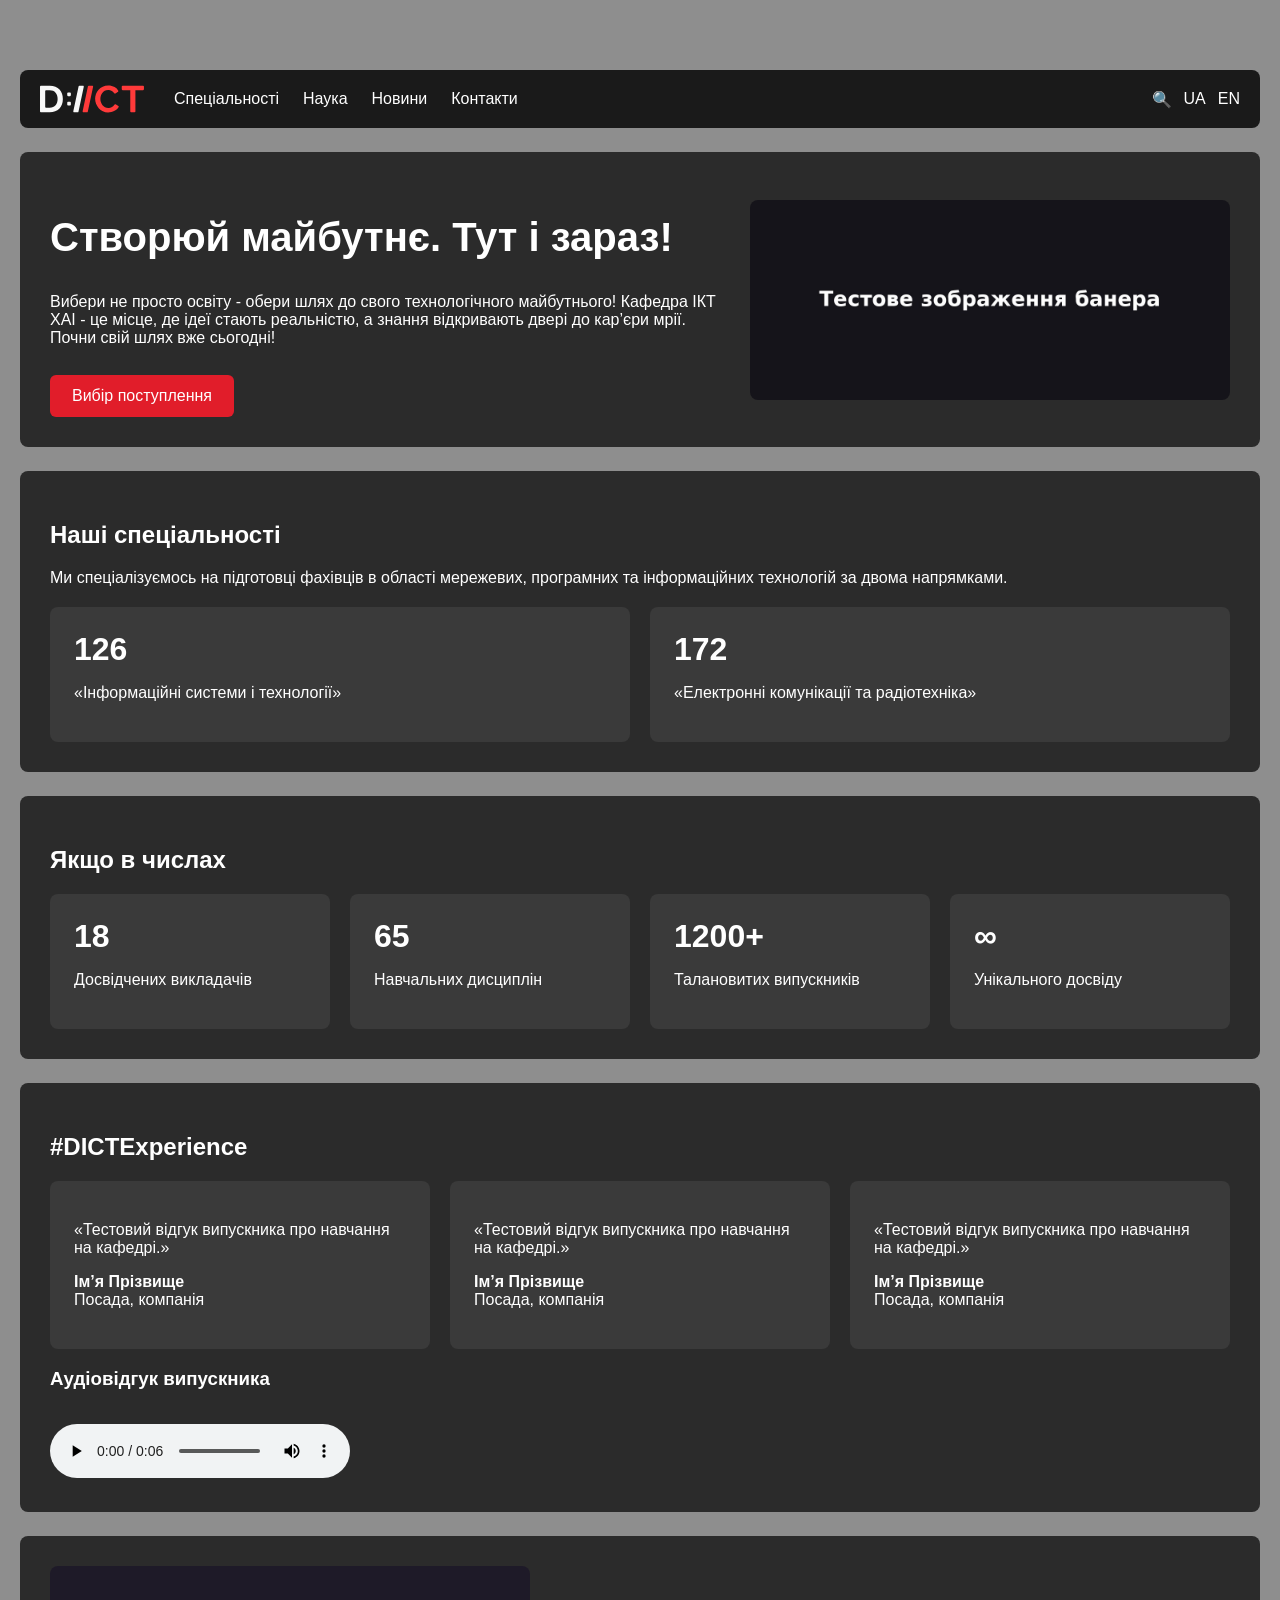
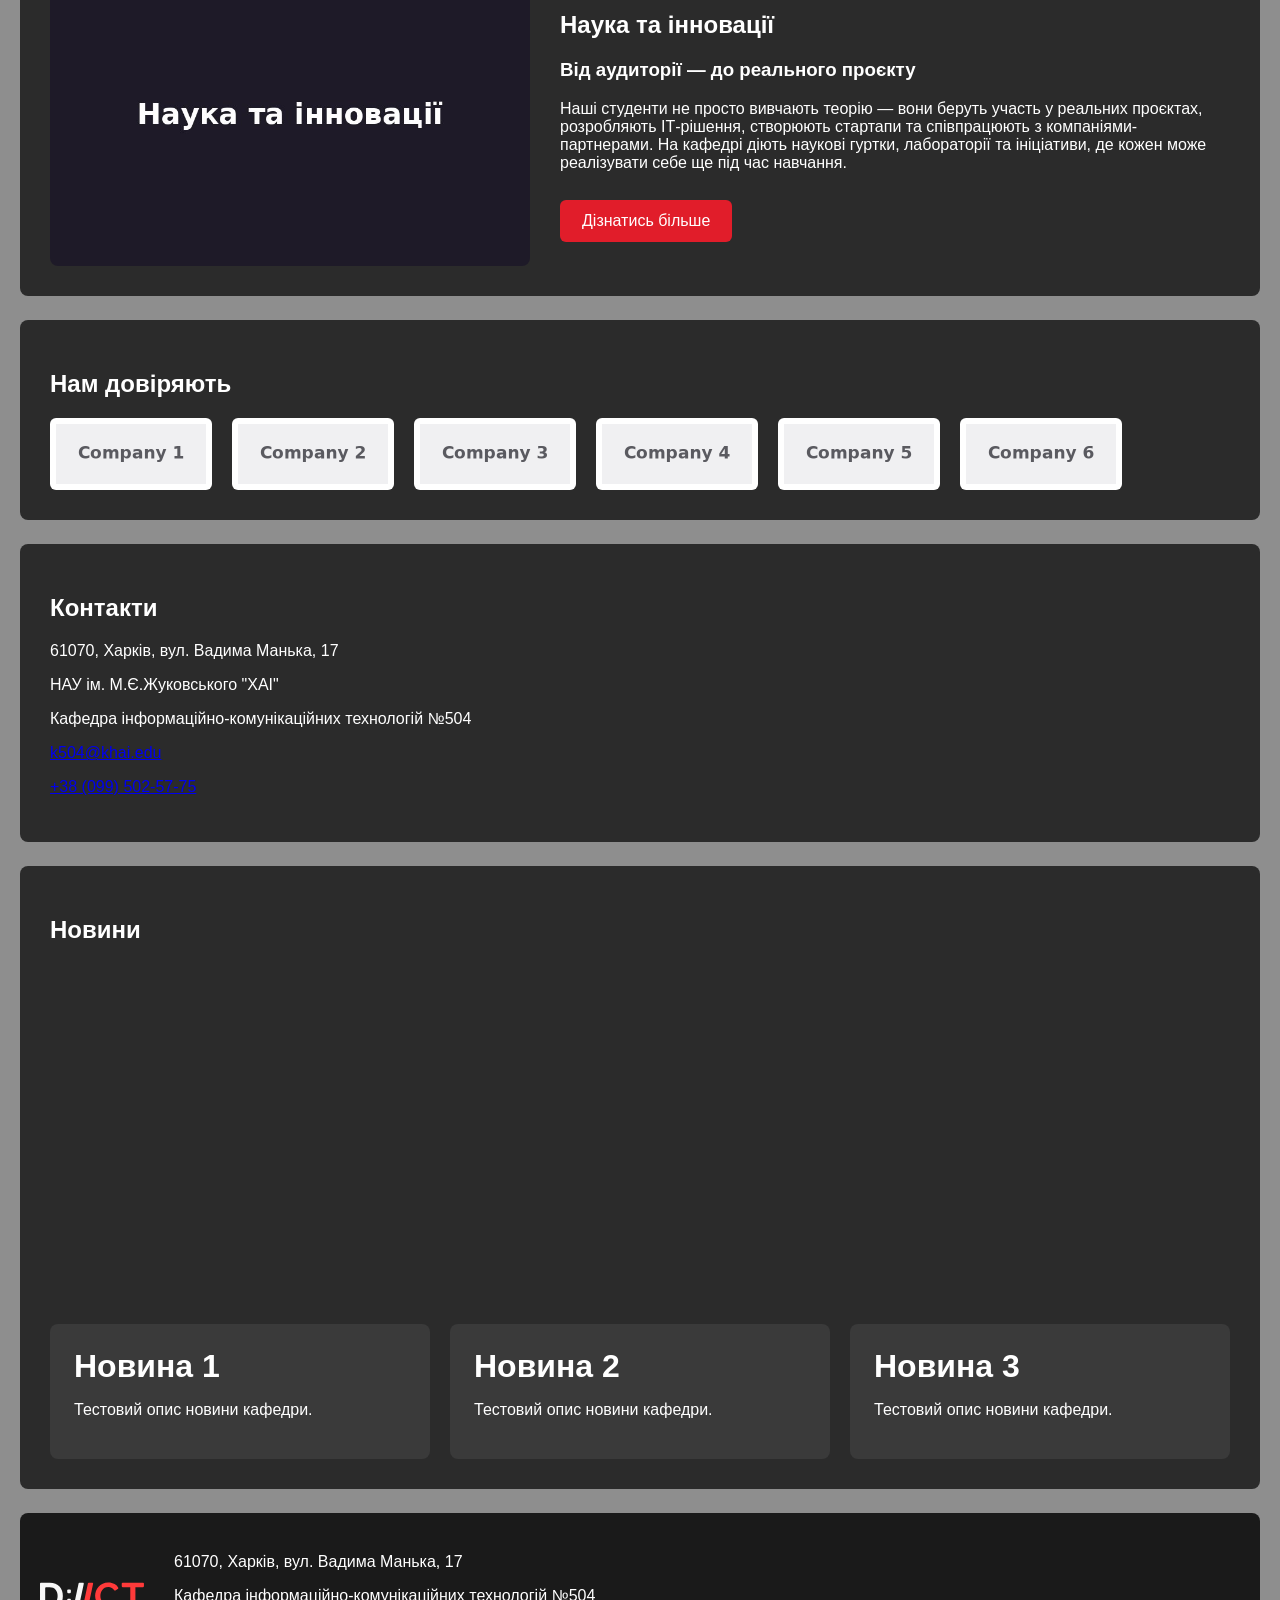
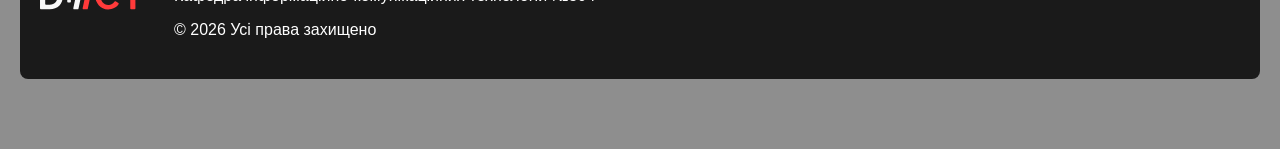
==== index.html @ 530335f3 "Practical work #3: structural and media elements" ====
<!DOCTYPE html>
<html lang="uk">
<head>
    <meta charset="UTF-8">
    <meta name="viewport" content="width=device-width, initial-scale=1.0">
    <title>Homepage | Department of Information and Communication Technologies</title>
    <link rel="stylesheet" href="css/style.css">
</head>
<body>
    <header class="site-header">
        <img src="images/logo.svg" alt="Логотип кафедри ІКТ" title="Кафедра ІКТ">
        <nav>
            <ul>
                <li><a href="#specialties">Спеціальності</a></li>
                <li><a href="#science">Наука</a></li>
                <li><a href="#news">Новини</a></li>
                <li><a href="#contact">Контакти</a></li>
            </ul>
        </nav>
        <div class="header-tools">
            <a href="#" class="search" title="Пошук по сайту">&#128269;</a>
            <a href="#" class="lang">UA</a>
            <a href="#" class="lang">EN</a>
        </div>
    </header>
    <main>
        <section class="banner">
            <div class="banner-text">
                <h1>Створюй майбутнє. Тут і зараз!</h1>
                <p>Вибери не просто освіту - обери шлях до свого технологічного майбутнього! Кафедра ІКТ ХАІ - це місце, де ідеї стають реальністю, а знання відкривають двері до кар’єри мрії. Почни свій шлях вже сьогодні!</p>
                <a href="#specialties" class="btn">Вибір поступлення</a>
            </div>
            <img src="images/banner.jpg" alt="Банер сайту кафедри" title="Кафедра ІКТ ХАІ">
        </section>
        <section id="specialties">
            <h2>Наші спеціальності</h2>
            <p>Ми спеціалізуємось на підготовці фахівців в області мережевих, програмних та інформаційних технологій за двома напрямками.</p>
            <div class="cards">
                <article class="card"><h3>126</h3><p>«Інформаційні системи і технології»</p></article>
                <article class="card"><h3>172</h3><p>«Електронні комунікації та радіотехніка»</p></article>
            </div>
        </section>
        <section id="numbers">
            <h2>Якщо в числах</h2>
            <div class="cards">
                <article class="card"><h3>18</h3><p>Досвідчених викладачів</p></article>
                <article class="card"><h3>65</h3><p>Навчальних дисциплін</p></article>
                <article class="card"><h3>1200+</h3><p>Талановитих випускників</p></article>
                <article class="card"><h3>&#8734;</h3><p>Унікального досвіду</p></article>
            </div>
        </section>
        <section id="reviews">
            <h2>#DICTExperience</h2>
            <div class="carousel">
                <article class="card"><p>«Тестовий відгук випускника про навчання на кафедрі.»</p><p><b>Ім’я Прізвище</b><br>Посада, компанія</p></article>
                <article class="card"><p>«Тестовий відгук випускника про навчання на кафедрі.»</p><p><b>Ім’я Прізвище</b><br>Посада, компанія</p></article>
                <article class="card"><p>«Тестовий відгук випускника про навчання на кафедрі.»</p><p><b>Ім’я Прізвище</b><br>Посада, компанія</p></article>
            </div>
            <h3>Аудіовідгук випускника</h3>
            <audio src="media/review.mp3" controls>Ваш браузер не підтримує аудіо.</audio>
        </section>
        <section id="science">
            <img src="images/science.jpg" alt="Наукова діяльність кафедри" title="Наука та інновації">
            <div>
                <h2>Наука та інновації</h2>
                <h3>Від аудиторії — до реального проєкту</h3>
                <p>Наші студенти не просто вивчають теорію — вони беруть участь у реальних проєктах, розробляють ІТ-рішення, створюють стартапи та співпрацюють з компаніями-партнерами. На кафедрі діють наукові гуртки, лабораторії та ініціативи, де кожен може реалізувати себе ще під час навчання.</p>
                <a href="#" class="btn">Дізнатись більше</a>
            </div>
        </section>
        <section id="partners">
            <h2>Нам довіряють</h2>
            <div class="logos">
                <img src="images/company1.png" alt="Логотип компанії-партнера 1" title="Компанія 1">
                <img src="images/company2.png" alt="Логотип компанії-партнера 2" title="Компанія 2">
                <img src="images/company3.png" alt="Логотип компанії-партнера 3" title="Компанія 3">
                <img src="images/company4.png" alt="Логотип компанії-партнера 4" title="Компанія 4">
                <img src="images/company5.png" alt="Логотип компанії-партнера 5" title="Компанія 5">
                <img src="images/company6.png" alt="Логотип компанії-партнера 6" title="Компанія 6">
            </div>
        </section>
        <section id="contact">
            <h2>Контакти</h2>
            <p>61070, Харків, вул. Вадима Манька, 17</p>
            <p>НАУ ім. М.Є.Жуковського "ХАІ"</p>
            <p>Кафедра інформаційно-комунікаційних технологій №504</p>
            <p><a href="mailto:k504@khai.edu">k504@khai.edu</a></p>
            <p><a href="tel:+380995025775">+38 (099) 502-57-75</a></p>
        </section>
        <section id="news">
            <h2>Новини</h2>
            <video src="media/news.mp4" autoplay muted loop width="640">Ваш браузер не підтримує відео.</video>
            <div class="carousel">
                <article class="card"><h3>Новина 1</h3><p>Тестовий опис новини кафедри.</p></article>
                <article class="card"><h3>Новина 2</h3><p>Тестовий опис новини кафедри.</p></article>
                <article class="card"><h3>Новина 3</h3><p>Тестовий опис новини кафедри.</p></article>
            </div>
        </section>
    </main>
    <footer class="site-footer">
        <img src="images/logo.svg" alt="Логотип кафедри ІКТ" title="Кафедра ІКТ">
        <div>
            <p>61070, Харків, вул. Вадима Манька, 17</p>
            <p>Кафедра інформаційно-комунікаційних технологій №504</p>
            <p>&copy; 2026 Усі права захищено</p>
        </div>
    </footer>
    <script src="js/main.js"></script>
</body>
</html>
---- css/style.css ----
body { font-family: Arial, sans-serif; background-color: #8E8E8E; color: #FFF; max-width: 1280px; margin: 50px auto; padding: 20px; }
.site-header { display: flex; align-items: center; gap: 30px; padding: 14px 20px; background-color: #1a1a1a; border-radius: 8px; }
.site-header nav ul { display: flex; gap: 24px; list-style: none; margin: 0; padding: 0; }
.site-header a { color: #FFF; text-decoration: none; }
.header-tools { margin-left: auto; display: flex; gap: 12px; align-items: center; }
main section { background-color: #2b2b2b; border-radius: 8px; padding: 30px; margin-top: 24px; }
h1 { font-size: 40px; }
h2 { color: #FFF; }
.btn { display: inline-block; background-color: #e11d2a; color: #FFF; text-decoration: none; padding: 12px 22px; border-radius: 6px; margin-top: 12px; }
.banner { display: flex; gap: 30px; align-items: center; }
.banner-text { flex: 1; }
.banner img, #science img { max-width: 480px; width: 100%; border-radius: 8px; }
#science { display: flex; gap: 30px; align-items: center; }
.cards, .carousel { display: flex; gap: 20px; flex-wrap: wrap; margin-top: 20px; }
.card { flex: 1; min-width: 220px; background-color: #3a3a3a; border-radius: 8px; padding: 24px; }
.card h3 { font-size: 32px; margin: 0 0 8px; }
.logos { display: flex; gap: 20px; flex-wrap: wrap; margin-top: 20px; }
.logos img { height: 60px; background: #fff; border-radius: 6px; padding: 6px; }
video, audio { margin-top: 16px; max-width: 100%; border-radius: 8px; }
.site-footer { display: flex; align-items: center; gap: 30px; padding: 24px 20px; margin-top: 24px; background-color: #1a1a1a; border-radius: 8px; }
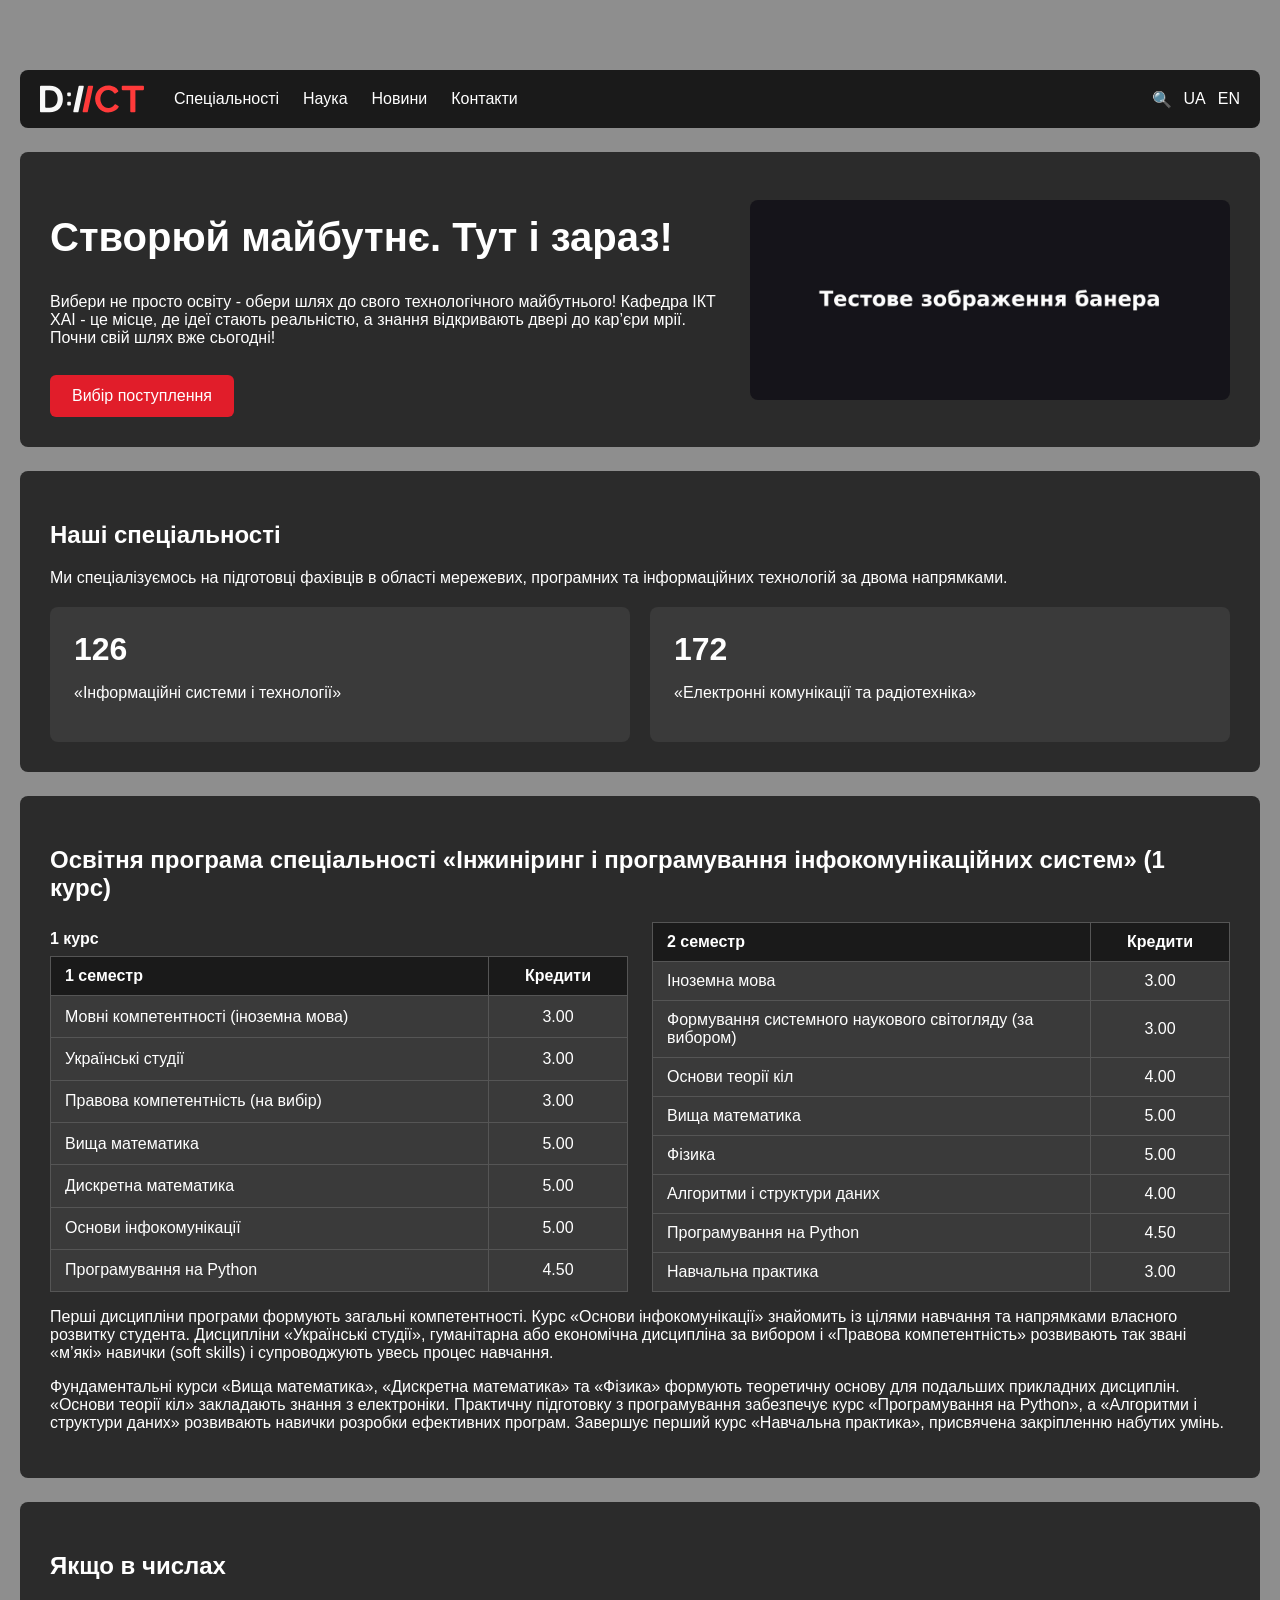
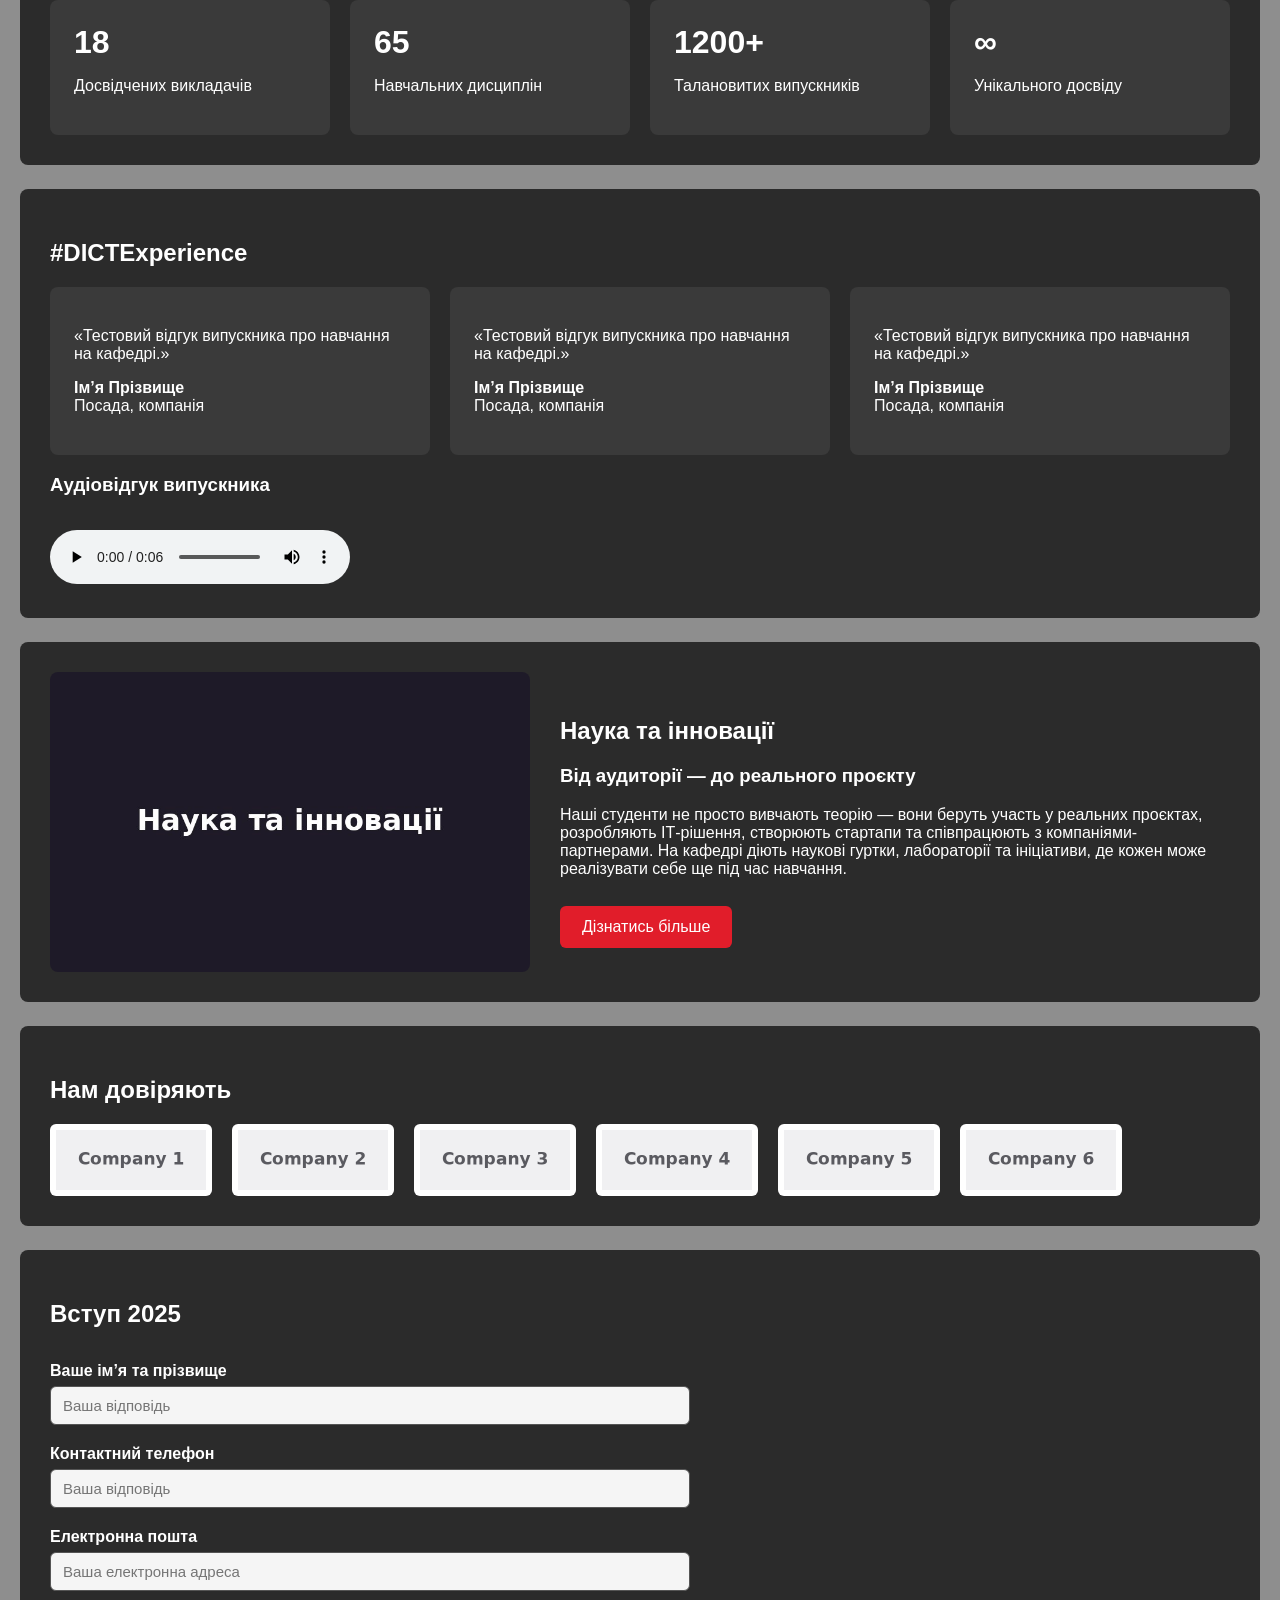
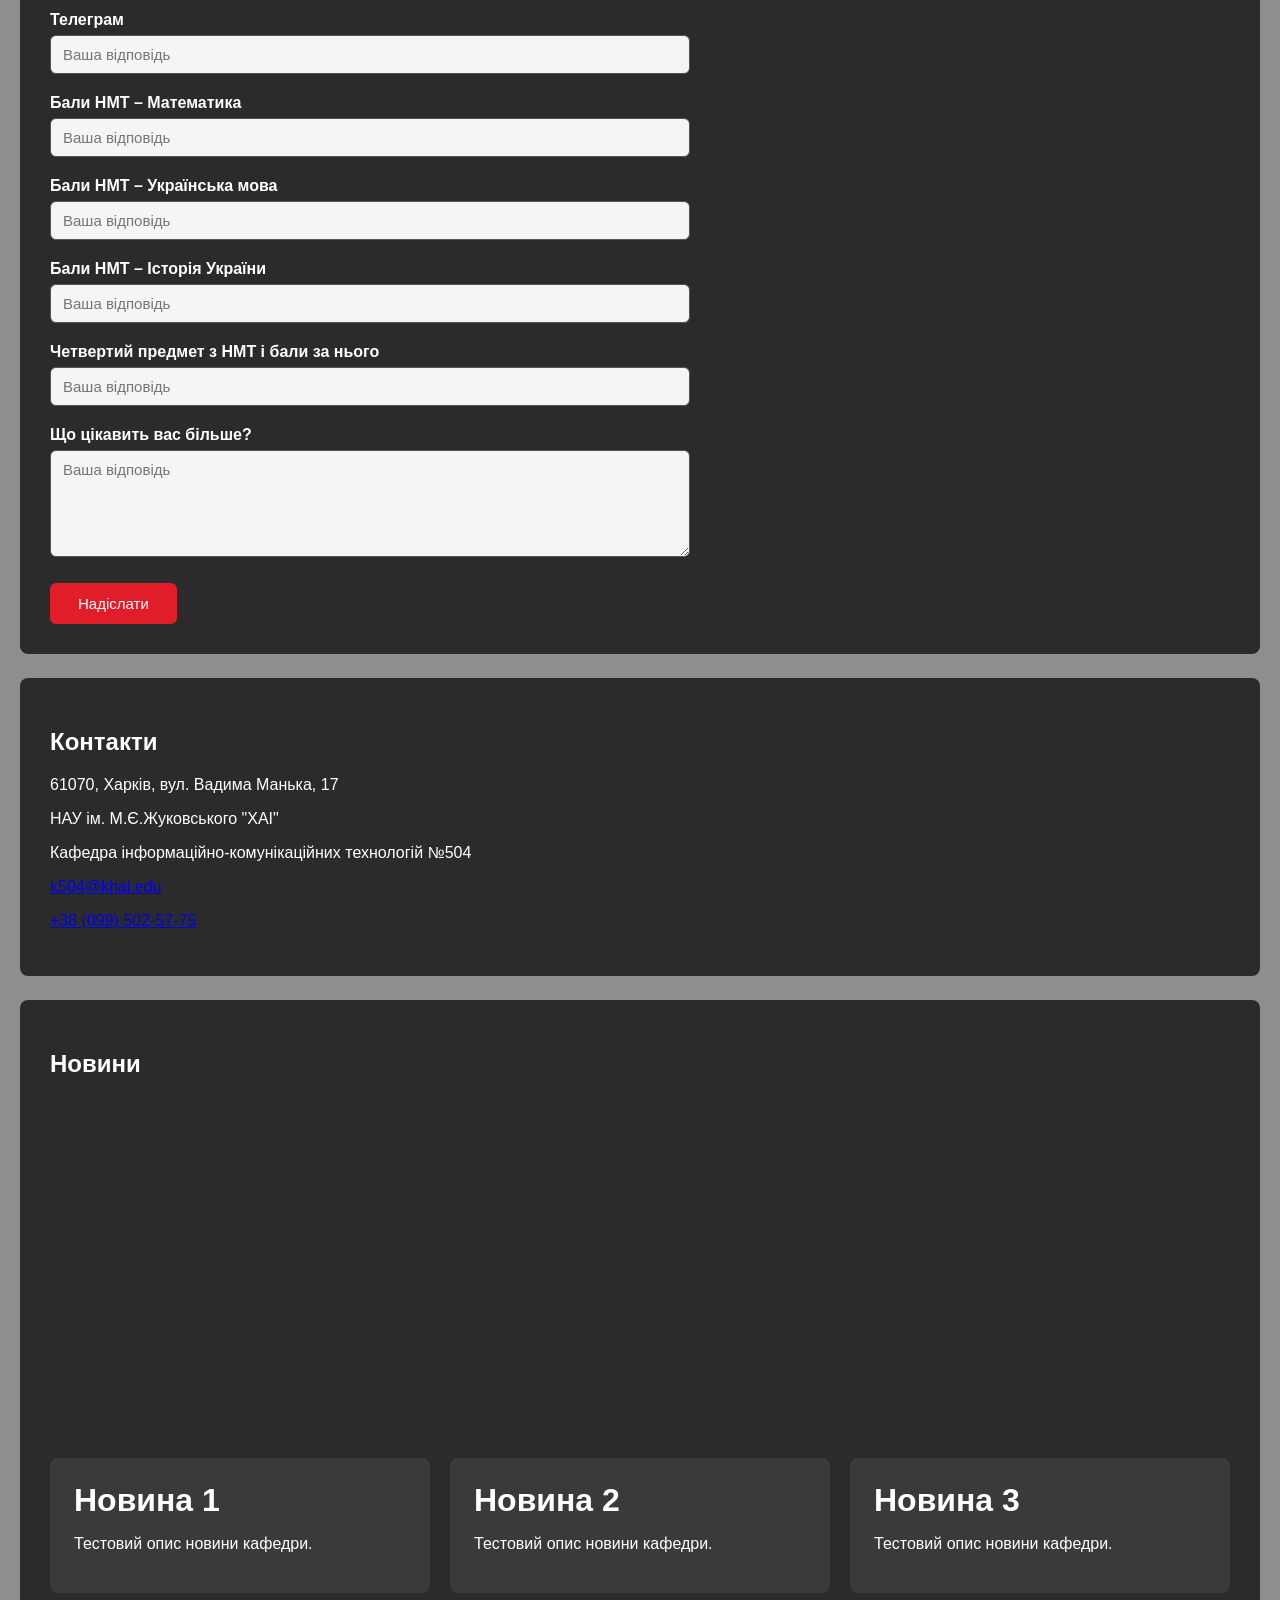
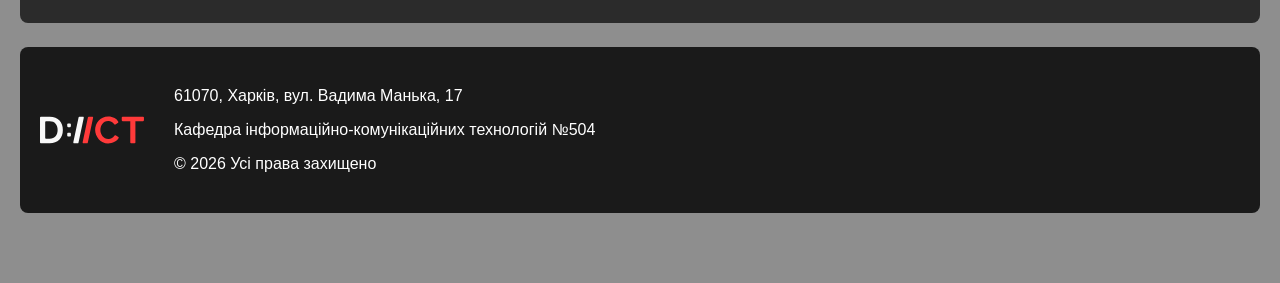
==== commit c4ec2edc: "Practical work #4: add table and form" ====
--- a/index.html
+++ b/index.html
@@ -40,6 +40,40 @@
                 <article class="card"><h3>172</h3><p>«Електронні комунікації та радіотехніка»</p></article>
             </div>
         </section>
+        <section id="program">
+            <h2>Освітня програма спеціальності «Інжиніринг і програмування інфокомунікаційних систем» (1 курс)</h2>
+            <div class="tables">
+                <table>
+                    <caption>1 курс</caption>
+                    <thead><tr><th>1 семестр</th><th>Кредити</th></tr></thead>
+                    <tbody>
+                        <tr><td>Мовні компетентності (іноземна мова)</td><td>3.00</td></tr>
+                        <tr><td>Українські студії</td><td>3.00</td></tr>
+                        <tr><td>Правова компетентність (на вибір)</td><td>3.00</td></tr>
+                        <tr><td>Вища математика</td><td>5.00</td></tr>
+                        <tr><td>Дискретна математика</td><td>5.00</td></tr>
+                        <tr><td>Основи інфокомунікації</td><td>5.00</td></tr>
+                        <tr><td>Програмування на Python</td><td>4.50</td></tr>
+                    </tbody>
+                </table>
+                <table>
+                    <thead><tr><th>2 семестр</th><th>Кредити</th></tr></thead>
+                    <tbody>
+                        <tr><td>Іноземна мова</td><td>3.00</td></tr>
+                        <tr><td>Формування системного наукового світогляду (за вибором)</td><td>3.00</td></tr>
+                        <tr><td>Основи теорії кіл</td><td>4.00</td></tr>
+                        <tr><td>Вища математика</td><td>5.00</td></tr>
+                        <tr><td>Фізика</td><td>5.00</td></tr>
+                        <tr><td>Алгоритми і структури даних</td><td>4.00</td></tr>
+                        <tr><td>Програмування на Python</td><td>4.50</td></tr>
+                        <tr><td>Навчальна практика</td><td>3.00</td></tr>
+                    </tbody>
+                </table>
+            </div>
+            <p>Перші дисципліни програми формують загальні компетентності. Курс «Основи інфокомунікації» знайомить із цілями навчання та напрямками власного розвитку студента. Дисципліни «Українські студії», гуманітарна або економічна дисципліна за вибором і «Правова компетентність» розвивають так звані «м’які» навички (soft skills) і супроводжують увесь процес навчання.</p>
+            <p>Фундаментальні курси «Вища математика», «Дискретна математика» та «Фізика» формують теоретичну основу для подальших прикладних дисциплін. «Основи теорії кіл» закладають знання з електроніки. Практичну підготовку з програмування забезпечує курс «Програмування на Python», а «Алгоритми і структури даних» розвивають навички розробки ефективних програм. Завершує перший курс «Навчальна практика», присвячена закріпленню набутих умінь.</p>
+        </section>
+
         <section id="numbers">
             <h2>Якщо в числах</h2>
             <div class="cards">
@@ -79,6 +113,31 @@
                 <img src="images/company6.png" alt="Логотип компанії-партнера 6" title="Компанія 6">
             </div>
         </section>
+        <section id="apply">
+            <h2>Вступ 2025</h2>
+            <form action="#" method="post" class="apply-form">
+                <label for="fullname">Ваше ім’я та прізвище</label>
+                <input type="text" id="fullname" name="fullname" placeholder="Ваша відповідь" required>
+                <label for="phone">Контактний телефон</label>
+                <input type="tel" id="phone" name="phone" placeholder="Ваша відповідь">
+                <label for="email">Електронна пошта</label>
+                <input type="email" id="email" name="email" placeholder="Ваша електронна адреса">
+                <label for="telegram">Телеграм</label>
+                <input type="text" id="telegram" name="telegram" placeholder="Ваша відповідь">
+                <label for="nmt_math">Бали НМТ – Математика</label>
+                <input type="number" id="nmt_math" name="nmt_math" min="100" max="200" placeholder="Ваша відповідь">
+                <label for="nmt_ukr">Бали НМТ – Українська мова</label>
+                <input type="number" id="nmt_ukr" name="nmt_ukr" min="100" max="200" placeholder="Ваша відповідь">
+                <label for="nmt_hist">Бали НМТ – Історія України</label>
+                <input type="number" id="nmt_hist" name="nmt_hist" min="100" max="200" placeholder="Ваша відповідь">
+                <label for="nmt_extra">Четвертий предмет з НМТ і бали за нього</label>
+                <input type="text" id="nmt_extra" name="nmt_extra" placeholder="Ваша відповідь">
+                <label for="question">Що цікавить вас більше?</label>
+                <textarea id="question" name="question" rows="5" placeholder="Ваша відповідь"></textarea>
+                <button type="submit">Надіслати</button>
+            </form>
+        </section>
+
         <section id="contact">
             <h2>Контакти</h2>
             <p>61070, Харків, вул. Вадима Манька, 17</p>
--- a/css/style.css
+++ b/css/style.css
@@ -18,3 +18,19 @@
 .logos img { height: 60px; background: #fff; border-radius: 6px; padding: 6px; }
 video, audio { margin-top: 16px; max-width: 100%; border-radius: 8px; }
 .site-footer { display: flex; align-items: center; gap: 30px; padding: 24px 20px; margin-top: 24px; background-color: #1a1a1a; border-radius: 8px; }
+
+
+/* Таблиці освітньої програми */
+.tables { display: flex; gap: 24px; flex-wrap: wrap; margin-top: 20px; }
+.tables table { flex: 1; min-width: 340px; border-collapse: collapse; background-color: #3a3a3a; }
+.tables caption { text-align: left; font-weight: bold; padding: 8px 0; color: #FFF; }
+.tables th, .tables td { border: 1px solid #555; padding: 10px 14px; text-align: left; }
+.tables thead th { background-color: #1a1a1a; }
+.tables td:last-child, .tables th:last-child { text-align: center; width: 110px; }
+
+/* Форма зворотного звʼязку */
+.apply-form { display: flex; flex-direction: column; gap: 6px; margin-top: 16px; max-width: 640px; }
+.apply-form label { margin-top: 14px; font-weight: bold; }
+.apply-form input, .apply-form textarea { padding: 10px 12px; border: 1px solid #555; border-radius: 6px; background-color: #f5f5f5; color: #1a1a1a; font-family: inherit; font-size: 15px; }
+.apply-form textarea { resize: vertical; }
+.apply-form button { align-self: flex-start; margin-top: 20px; background-color: #e11d2a; color: #FFF; border: none; padding: 12px 28px; border-radius: 6px; font-size: 15px; cursor: pointer; }
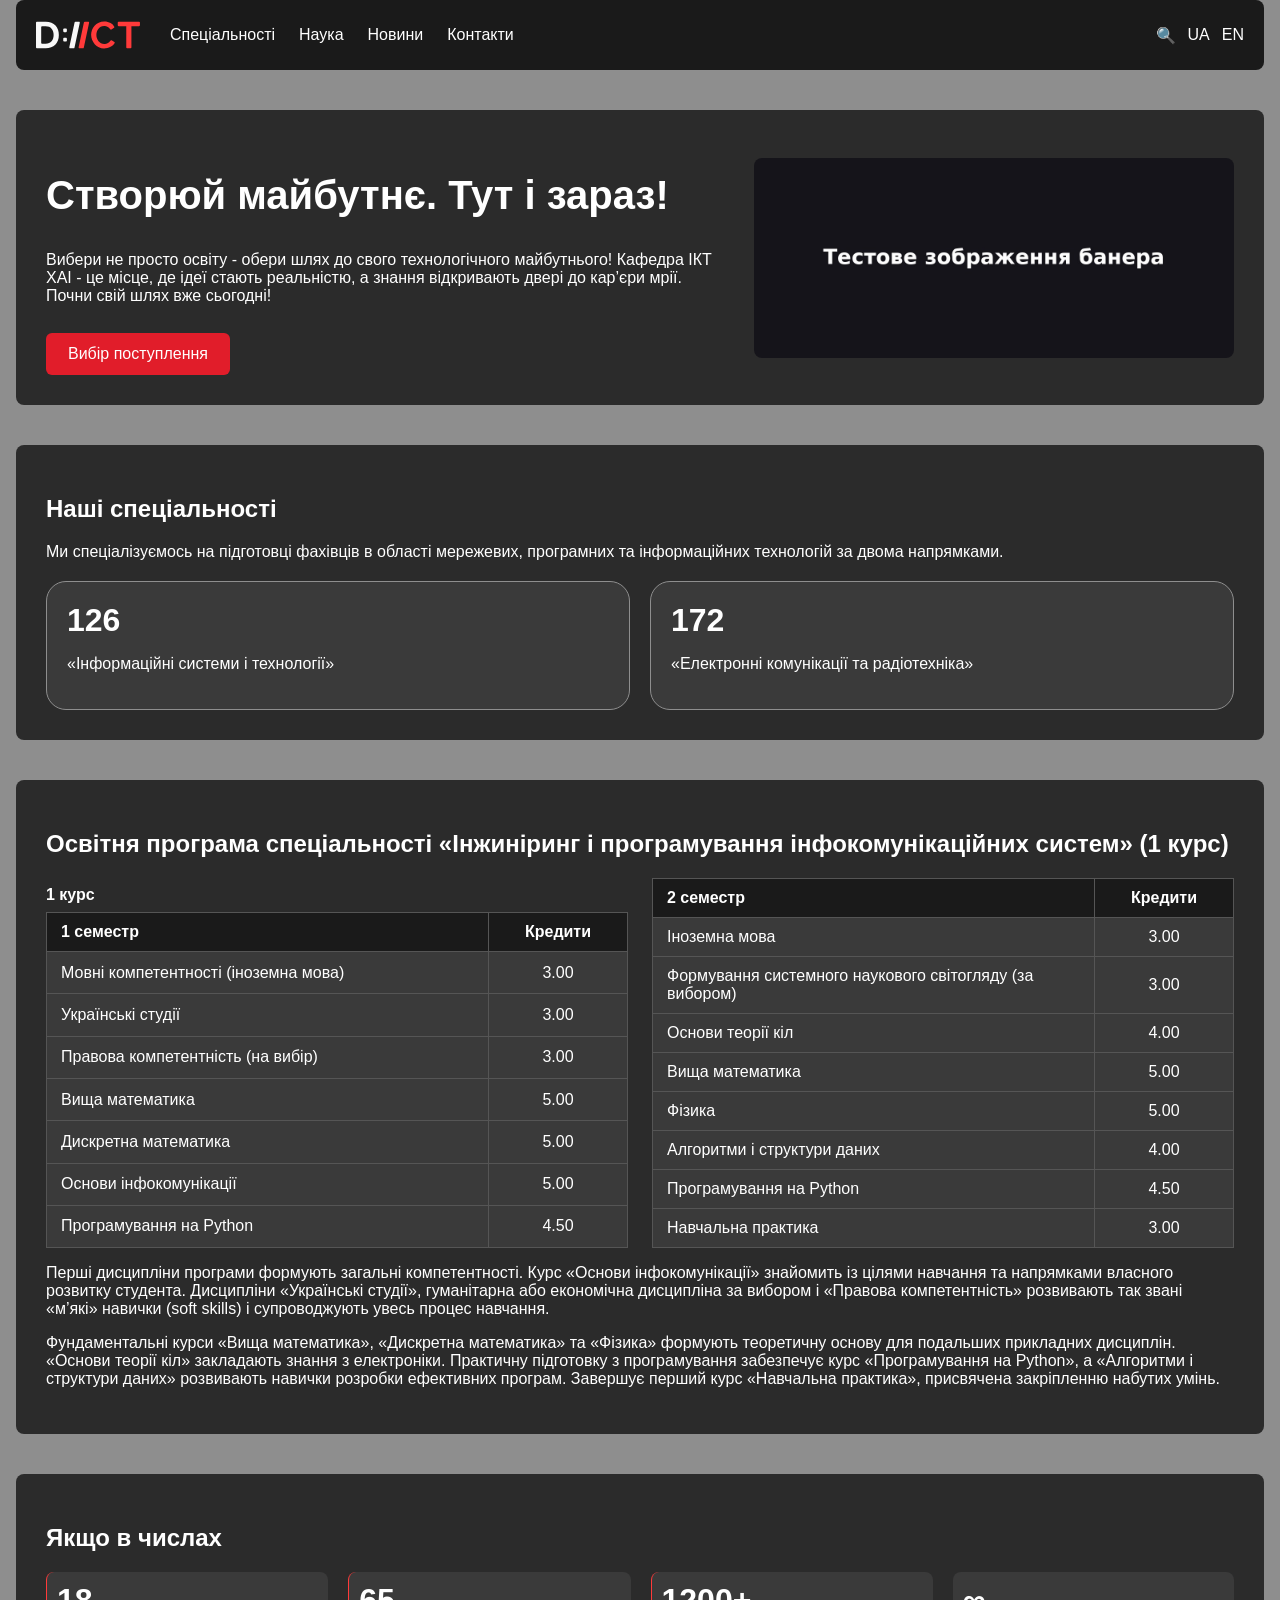
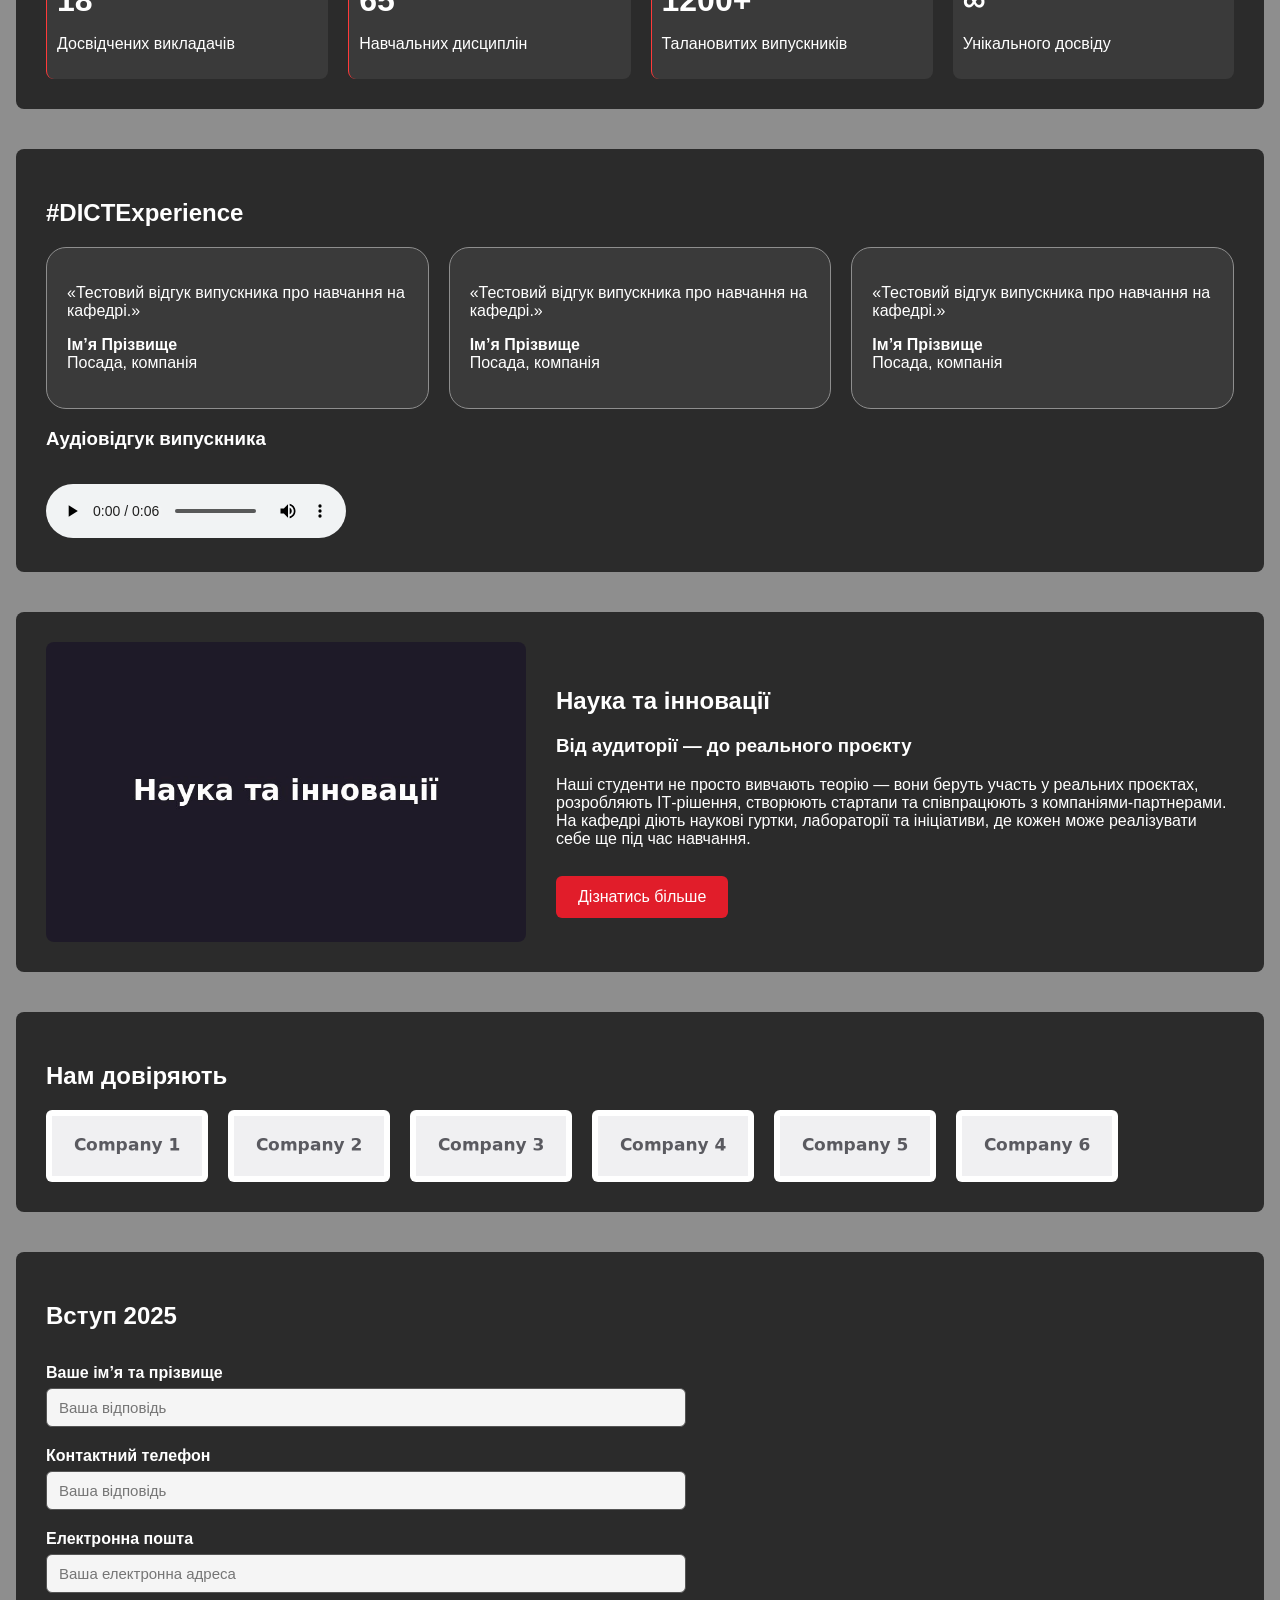
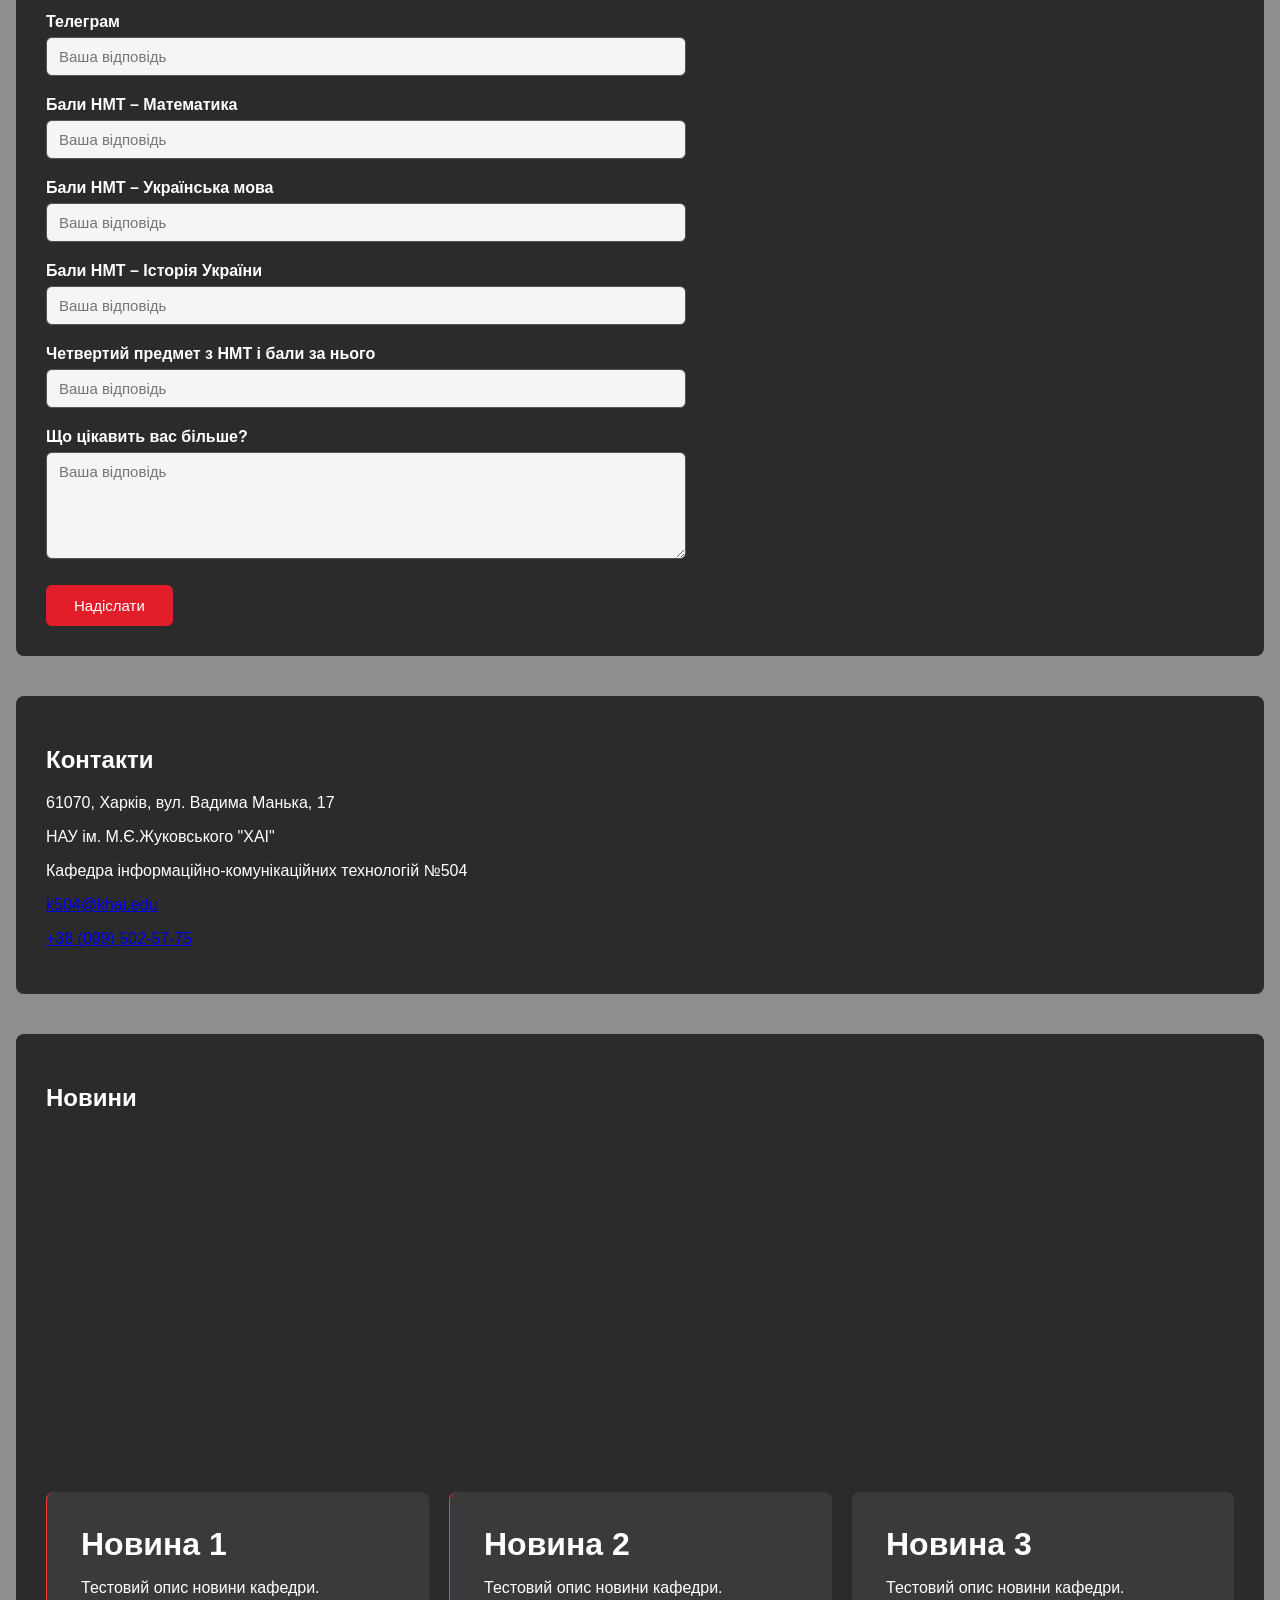
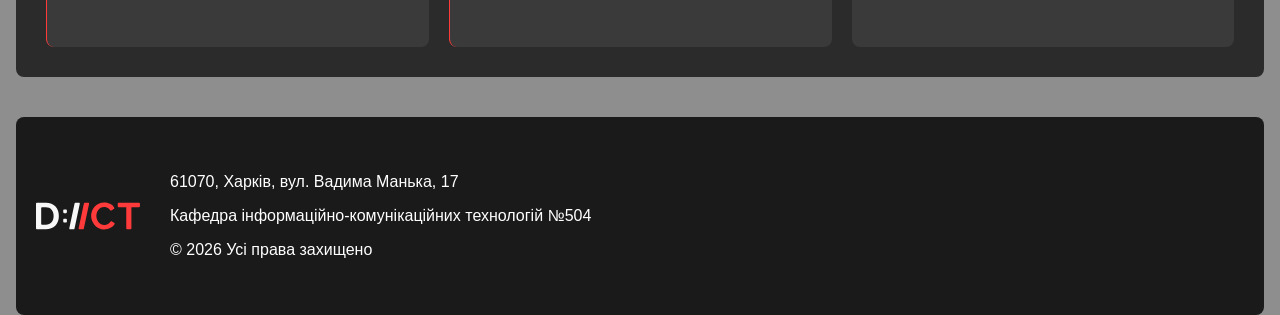
==== commit 23deb865: "Practical work #5: CSS box model (margins, sizes, borders)" ====
--- a/index.html
+++ b/index.html
@@ -150,9 +150,9 @@
             <h2>Новини</h2>
             <video src="media/news.mp4" autoplay muted loop width="640">Ваш браузер не підтримує відео.</video>
             <div class="carousel">
-                <article class="card"><h3>Новина 1</h3><p>Тестовий опис новини кафедри.</p></article>
-                <article class="card"><h3>Новина 2</h3><p>Тестовий опис новини кафедри.</p></article>
-                <article class="card"><h3>Новина 3</h3><p>Тестовий опис новини кафедри.</p></article>
+                <article class="card"><div class="news-content"><h3>Новина 1</h3><p>Тестовий опис новини кафедри.</p></div></article>
+                <article class="card"><div class="news-content"><h3>Новина 2</h3><p>Тестовий опис новини кафедри.</p></div></article>
+                <article class="card"><div class="news-content"><h3>Новина 3</h3><p>Тестовий опис новини кафедри.</p></div></article>
             </div>
         </section>
     </main>
--- a/css/style.css
+++ b/css/style.css
@@ -1,9 +1,9 @@
-body { font-family: Arial, sans-serif; background-color: #8E8E8E; color: #FFF; max-width: 1280px; margin: 50px auto; padding: 20px; }
-.site-header { display: flex; align-items: center; gap: 30px; padding: 14px 20px; background-color: #1a1a1a; border-radius: 8px; }
+body { font-family: Arial, sans-serif; background-color: #8E8E8E; color: #FFF; max-width: 80em; margin: 0 auto; padding-left: 16px; padding-right: 16px; }
+.site-header { display: flex; align-items: center; gap: 30px; padding-top: 20px; padding-bottom: 20px; padding-left: 20px; padding-right: 20px; background-color: #1a1a1a; border-radius: 8px; }
 .site-header nav ul { display: flex; gap: 24px; list-style: none; margin: 0; padding: 0; }
 .site-header a { color: #FFF; text-decoration: none; }
 .header-tools { margin-left: auto; display: flex; gap: 12px; align-items: center; }
-main section { background-color: #2b2b2b; border-radius: 8px; padding: 30px; margin-top: 24px; }
+main section { background-color: #2b2b2b; border-radius: 8px; padding: 30px; margin-top: 40px; margin-bottom: 40px; }
 h1 { font-size: 40px; }
 h2 { color: #FFF; }
 .btn { display: inline-block; background-color: #e11d2a; color: #FFF; text-decoration: none; padding: 12px 22px; border-radius: 6px; margin-top: 12px; }
@@ -17,7 +17,7 @@
 .logos { display: flex; gap: 20px; flex-wrap: wrap; margin-top: 20px; }
 .logos img { height: 60px; background: #fff; border-radius: 6px; padding: 6px; }
 video, audio { margin-top: 16px; max-width: 100%; border-radius: 8px; }
-.site-footer { display: flex; align-items: center; gap: 30px; padding: 24px 20px; margin-top: 24px; background-color: #1a1a1a; border-radius: 8px; }
+.site-footer { display: flex; align-items: center; gap: 30px; padding-top: 40px; padding-bottom: 40px; padding-left: 20px; padding-right: 20px; margin-top: 40px; background-color: #1a1a1a; border-radius: 8px; }
 
 
 /* Таблиці освітньої програми */
@@ -34,3 +34,19 @@
 .apply-form input, .apply-form textarea { padding: 10px 12px; border: 1px solid #555; border-radius: 6px; background-color: #f5f5f5; color: #1a1a1a; font-family: inherit; font-size: 15px; }
 .apply-form textarea { resize: vertical; }
 .apply-form button { align-self: flex-start; margin-top: 20px; background-color: #e11d2a; color: #FFF; border: none; padding: 12px 28px; border-radius: 6px; font-size: 15px; cursor: pointer; }
+
+/* ПР5: блокова модель — відступи, розміри, межі */
+
+/* Розділ «Наші спеціальності» */
+#specialties .card { padding: 20px; border: 1px solid #8E8E8E; border-radius: 20px; }
+
+/* Розділ «Якщо в числах» */
+#numbers .card { padding: 10px; }
+#numbers .card:not(:last-child) { border-left: 1px solid #FF3A3A; }
+
+/* Розділ «Відгуки випускників» */
+#reviews .card { padding: 20px; border: 1px solid #8E8E8E; border-radius: 20px; }
+
+/* Розділ «Новини» */
+#news .card:not(:last-child) { border-left: 1px solid #FF3A3A; }
+#news .news-content { padding: 10px; }
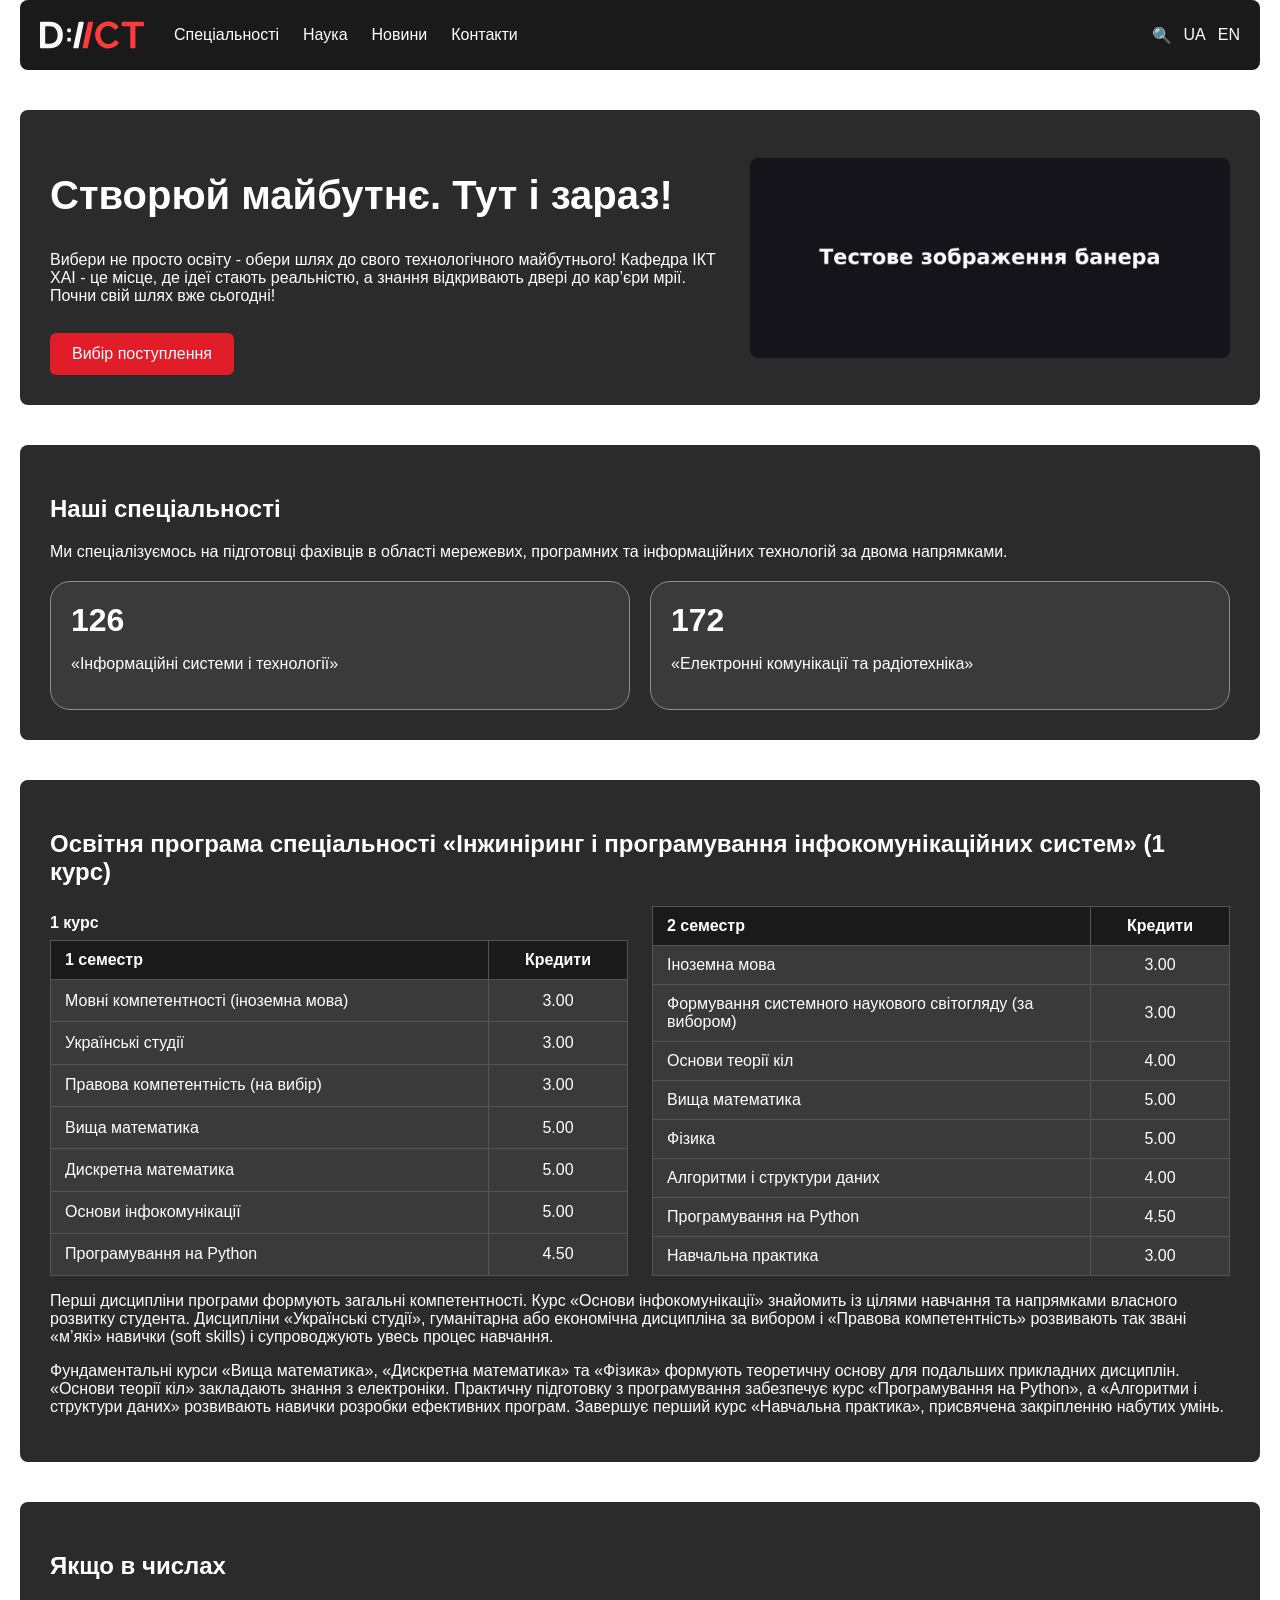
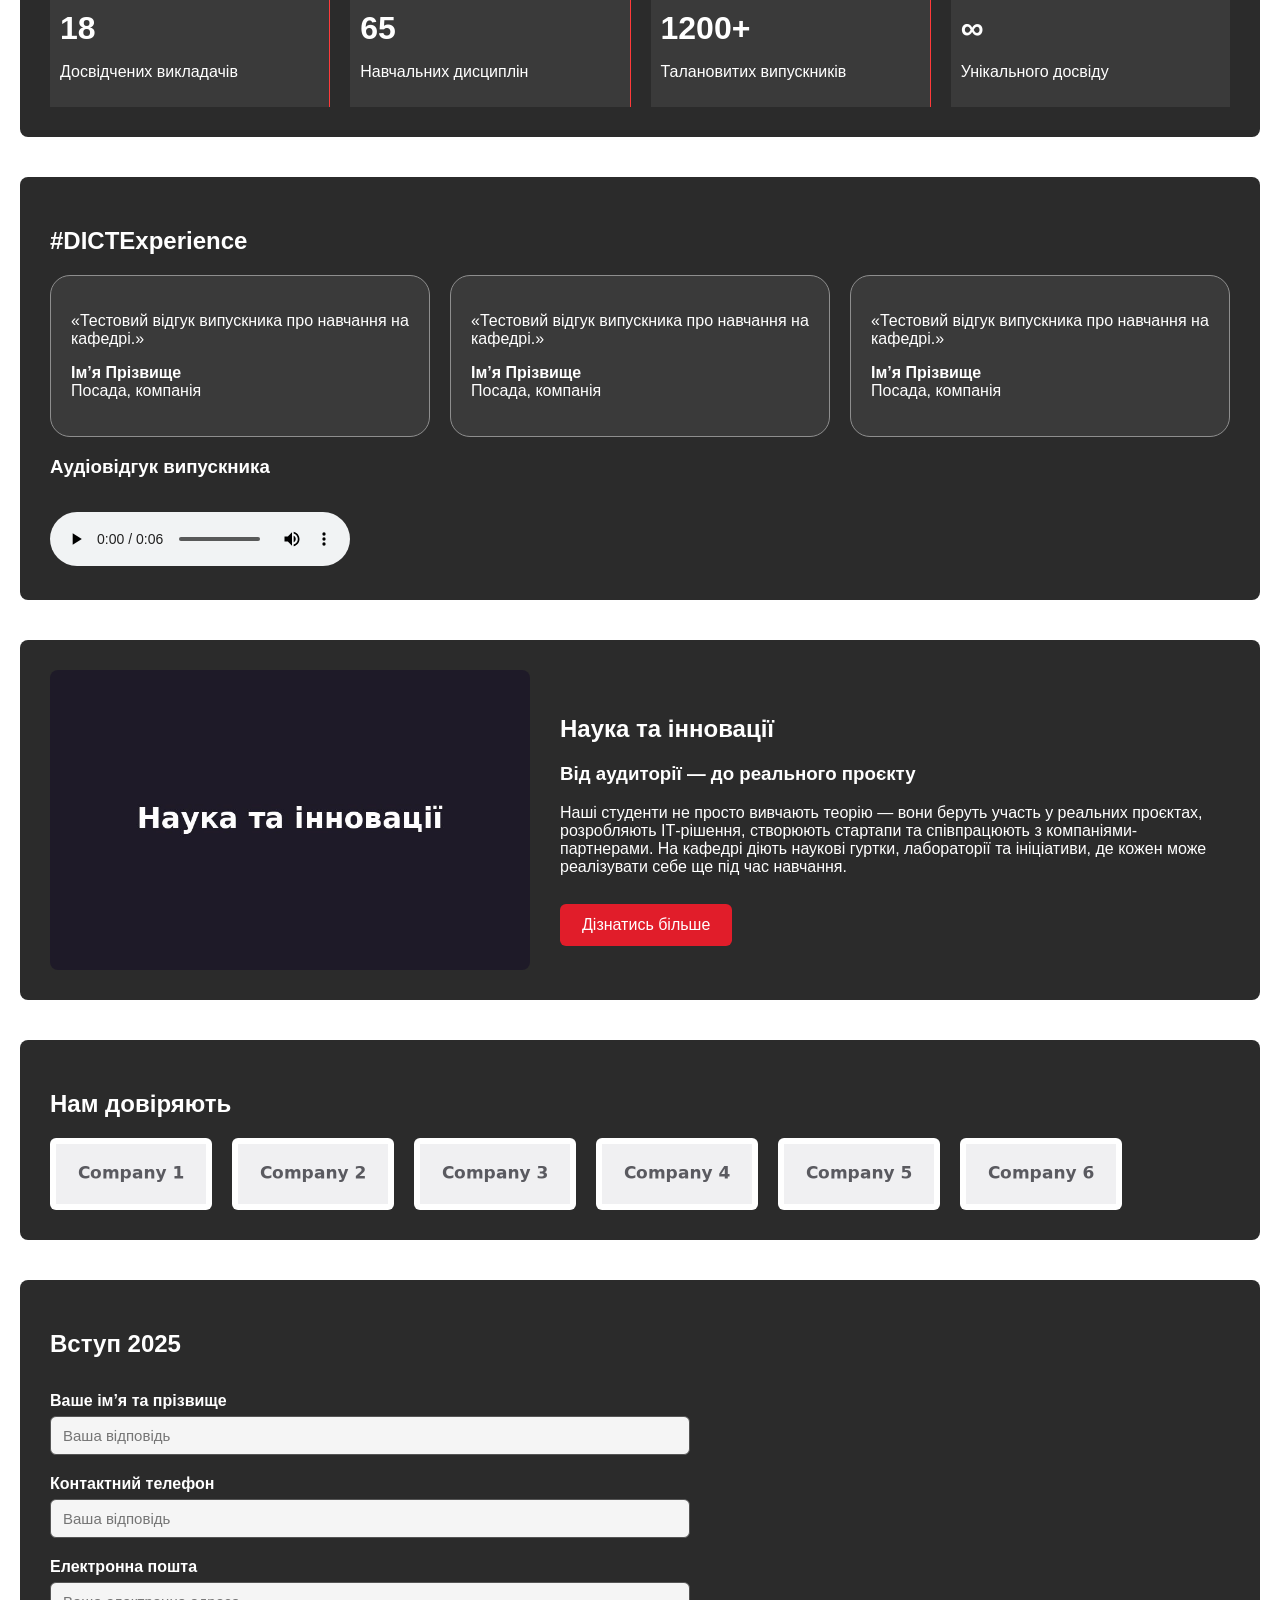
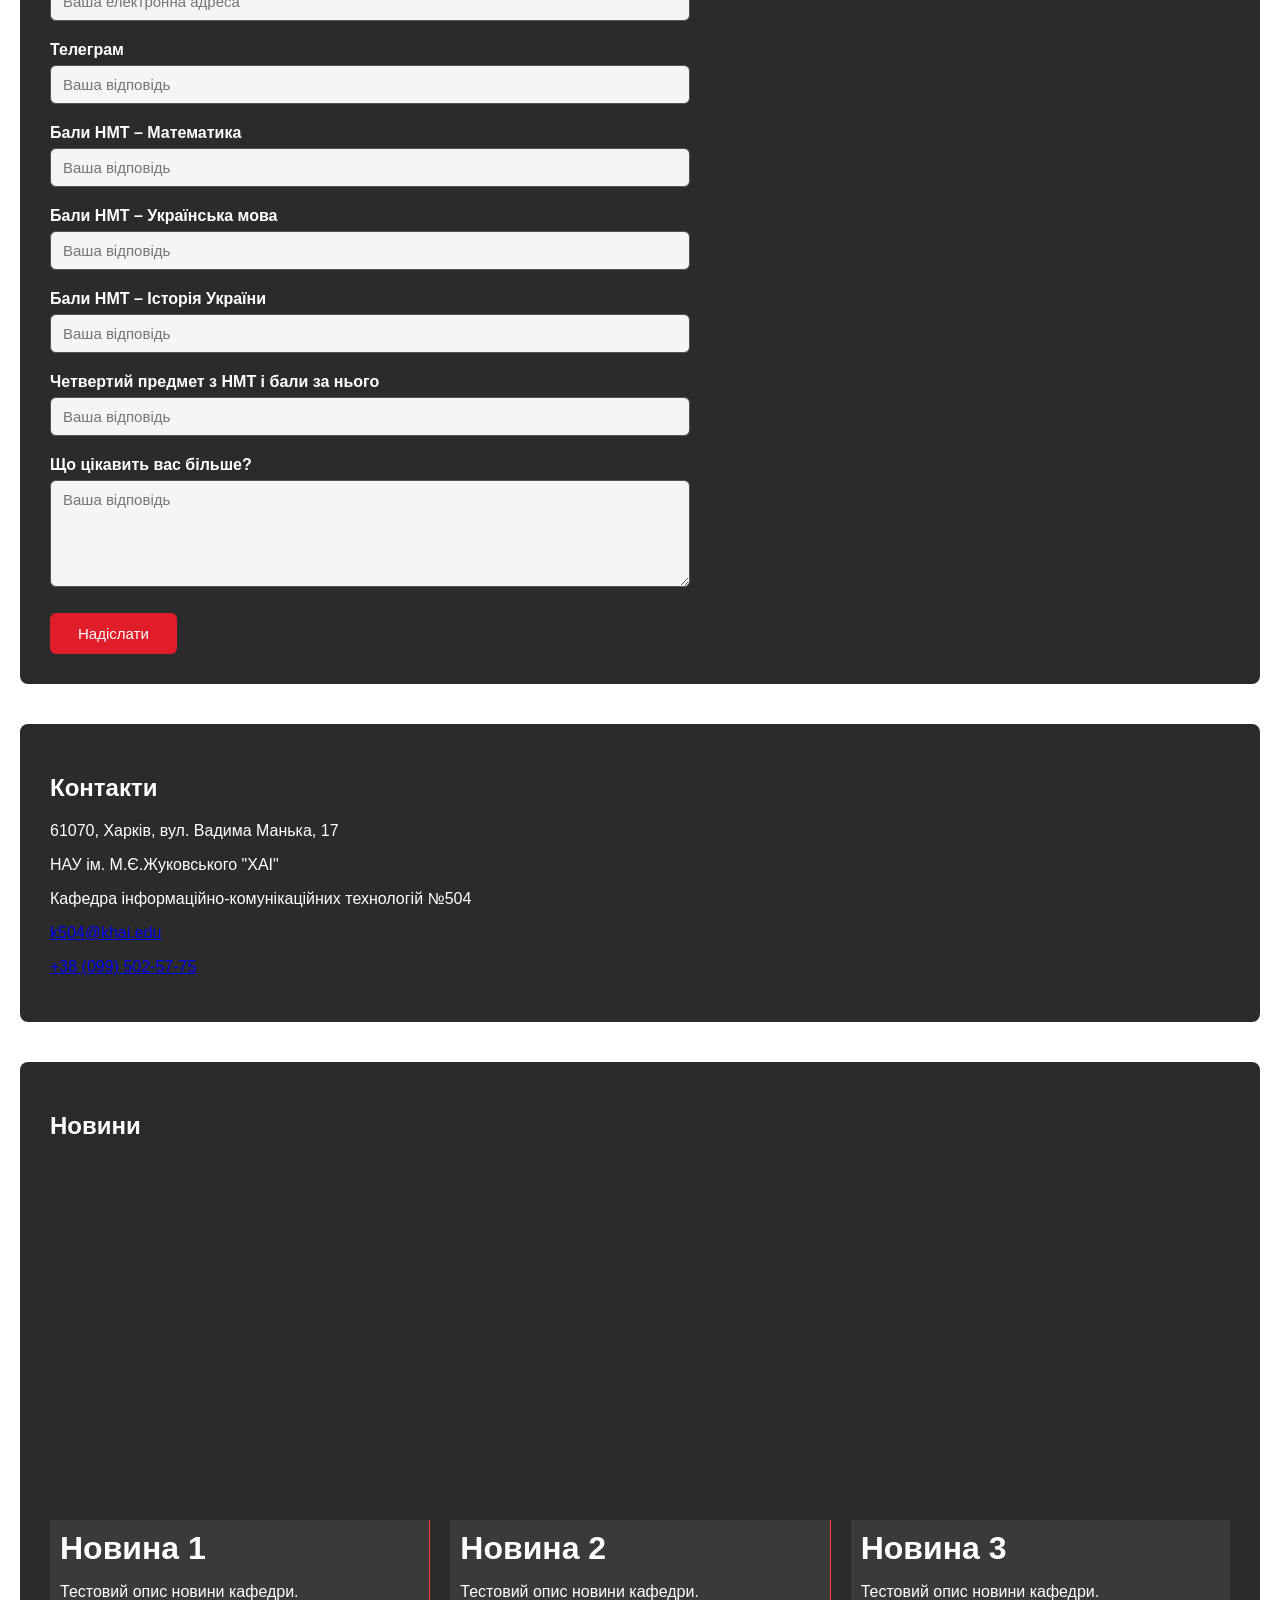
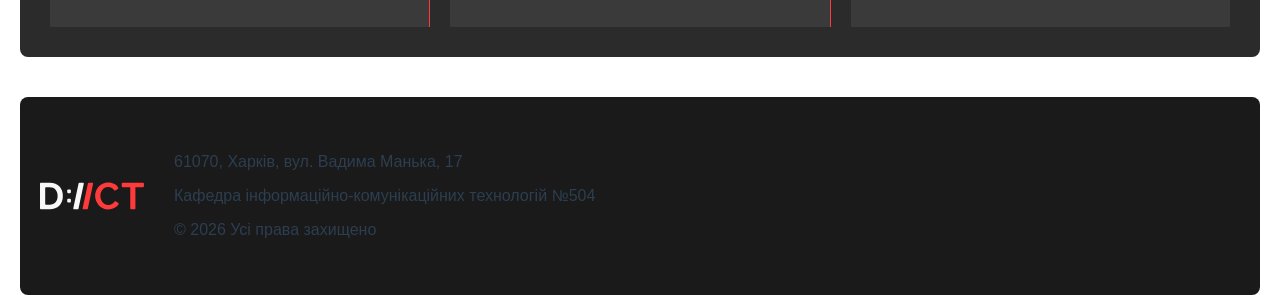
==== commit 936e9c68: "Practical work #6: SASS variables, mixins, nesting, imports, code structure" ====
--- a/index.html
+++ b/index.html
@@ -4,7 +4,7 @@
     <meta charset="UTF-8">
     <meta name="viewport" content="width=device-width, initial-scale=1.0">
     <title>Homepage | Department of Information and Communication Technologies</title>
-    <link rel="stylesheet" href="css/style.css">
+    <link rel="stylesheet" href="css/main.css">
 </head>
 <body>
     <header class="site-header">
@@ -35,7 +35,7 @@
         <section id="specialties">
             <h2>Наші спеціальності</h2>
             <p>Ми спеціалізуємось на підготовці фахівців в області мережевих, програмних та інформаційних технологій за двома напрямками.</p>
-            <div class="cards">
+            <div class="cards-wrapper">
                 <article class="card"><h3>126</h3><p>«Інформаційні системи і технології»</p></article>
                 <article class="card"><h3>172</h3><p>«Електронні комунікації та радіотехніка»</p></article>
             </div>
@@ -74,18 +74,18 @@
             <p>Фундаментальні курси «Вища математика», «Дискретна математика» та «Фізика» формують теоретичну основу для подальших прикладних дисциплін. «Основи теорії кіл» закладають знання з електроніки. Практичну підготовку з програмування забезпечує курс «Програмування на Python», а «Алгоритми і структури даних» розвивають навички розробки ефективних програм. Завершує перший курс «Навчальна практика», присвячена закріпленню набутих умінь.</p>
         </section>
 
-        <section id="numbers">
+        <section id="in-numbers">
             <h2>Якщо в числах</h2>
-            <div class="cards">
+            <div class="cards-wrapper">
                 <article class="card"><h3>18</h3><p>Досвідчених викладачів</p></article>
                 <article class="card"><h3>65</h3><p>Навчальних дисциплін</p></article>
                 <article class="card"><h3>1200+</h3><p>Талановитих випускників</p></article>
                 <article class="card"><h3>&#8734;</h3><p>Унікального досвіду</p></article>
             </div>
         </section>
-        <section id="reviews">
+        <section id="feedbacks">
             <h2>#DICTExperience</h2>
-            <div class="carousel">
+            <div class="cards-wrapper">
                 <article class="card"><p>«Тестовий відгук випускника про навчання на кафедрі.»</p><p><b>Ім’я Прізвище</b><br>Посада, компанія</p></article>
                 <article class="card"><p>«Тестовий відгук випускника про навчання на кафедрі.»</p><p><b>Ім’я Прізвище</b><br>Посада, компанія</p></article>
                 <article class="card"><p>«Тестовий відгук випускника про навчання на кафедрі.»</p><p><b>Ім’я Прізвище</b><br>Посада, компанія</p></article>
@@ -149,10 +149,10 @@
         <section id="news">
             <h2>Новини</h2>
             <video src="media/news.mp4" autoplay muted loop width="640">Ваш браузер не підтримує відео.</video>
-            <div class="carousel">
-                <article class="card"><div class="news-content"><h3>Новина 1</h3><p>Тестовий опис новини кафедри.</p></div></article>
-                <article class="card"><div class="news-content"><h3>Новина 2</h3><p>Тестовий опис новини кафедри.</p></div></article>
-                <article class="card"><div class="news-content"><h3>Новина 3</h3><p>Тестовий опис новини кафедри.</p></div></article>
+            <div class="news-cards">
+                <article class="news-card"><div class="content-wrapper"><h3>Новина 1</h3><p>Тестовий опис новини кафедри.</p></div></article>
+                <article class="news-card"><div class="content-wrapper"><h3>Новина 2</h3><p>Тестовий опис новини кафедри.</p></div></article>
+                <article class="news-card"><div class="content-wrapper"><h3>Новина 3</h3><p>Тестовий опис новини кафедри.</p></div></article>
             </div>
         </section>
     </main>
--- a/css/main.css
+++ b/css/main.css
@@ -0,0 +1,235 @@
+body {
+  font-family: "Open Sans", sans-serif;
+  color: #2c3e50;
+  max-width: 80em;
+  margin: 0 auto;
+  padding: 0 20px;
+}
+
+main section {
+  background-color: #2b2b2b;
+  border-radius: 8px;
+  padding: 30px;
+  margin: 40px 0;
+  color: #fff;
+}
+
+h1 {
+  font-size: 40px;
+}
+
+h2 {
+  color: #fff;
+}
+
+.btn {
+  display: inline-block;
+  background-color: #e11d2a;
+  color: #fff;
+  text-decoration: none;
+  padding: 12px 22px;
+  border-radius: 6px;
+  margin-top: 12px;
+}
+
+.banner {
+  display: flex;
+  gap: 30px;
+  align-items: center;
+}
+.banner-text {
+  flex: 1;
+}
+.banner img {
+  max-width: 480px;
+  width: 100%;
+  border-radius: 8px;
+}
+
+#science {
+  display: flex;
+  gap: 30px;
+  align-items: center;
+}
+#science img {
+  max-width: 480px;
+  width: 100%;
+  border-radius: 8px;
+}
+
+.cards-wrapper,
+.news-cards {
+  display: flex;
+  gap: 20px;
+  flex-wrap: wrap;
+  margin-top: 20px;
+}
+
+.card,
+.news-card {
+  flex: 1;
+  min-width: 220px;
+  background-color: #3a3a3a;
+}
+.card h3,
+.news-card h3 {
+  font-size: 32px;
+  margin: 0 0 8px;
+}
+
+.logos {
+  display: flex;
+  gap: 20px;
+  flex-wrap: wrap;
+  margin-top: 20px;
+}
+.logos img {
+  height: 60px;
+  background: #fff;
+  border-radius: 6px;
+  padding: 6px;
+}
+
+video,
+audio {
+  margin-top: 16px;
+  max-width: 100%;
+  border-radius: 8px;
+}
+
+.tables {
+  display: flex;
+  gap: 24px;
+  flex-wrap: wrap;
+  margin-top: 20px;
+}
+.tables table {
+  flex: 1;
+  min-width: 340px;
+  border-collapse: collapse;
+  background-color: #3a3a3a;
+}
+.tables caption {
+  text-align: left;
+  font-weight: bold;
+  padding: 8px 0;
+  color: #fff;
+}
+.tables th,
+.tables td {
+  border: 1px solid #555;
+  padding: 10px 14px;
+  text-align: left;
+}
+.tables thead th {
+  background-color: #1a1a1a;
+}
+.tables td:last-child,
+.tables th:last-child {
+  text-align: center;
+  width: 110px;
+}
+
+.apply-form {
+  display: flex;
+  flex-direction: column;
+  gap: 6px;
+  margin-top: 16px;
+  max-width: 640px;
+}
+.apply-form label {
+  margin-top: 14px;
+  font-weight: bold;
+}
+.apply-form input,
+.apply-form textarea {
+  padding: 10px 12px;
+  border: 1px solid #555;
+  border-radius: 6px;
+  background-color: #f5f5f5;
+  color: #1a1a1a;
+  font-family: inherit;
+  font-size: 15px;
+}
+.apply-form textarea {
+  resize: vertical;
+}
+.apply-form button {
+  align-self: flex-start;
+  margin-top: 20px;
+  background-color: #e11d2a;
+  color: #fff;
+  border: none;
+  padding: 12px 28px;
+  border-radius: 6px;
+  font-size: 15px;
+  cursor: pointer;
+}
+
+.site-header {
+  display: flex;
+  align-items: center;
+  gap: 30px;
+  padding: 20px;
+  background-color: #1a1a1a;
+  border-radius: 8px;
+}
+.site-header nav ul {
+  display: flex;
+  gap: 24px;
+  list-style: none;
+  margin: 0;
+  padding: 0;
+}
+.site-header a {
+  color: #fff;
+  text-decoration: none;
+}
+.site-header .header-tools {
+  margin-left: auto;
+  display: flex;
+  gap: 12px;
+  align-items: center;
+}
+
+.site-footer {
+  display: flex;
+  align-items: center;
+  gap: 30px;
+  padding: 40px 20px;
+  margin-top: 40px;
+  background-color: #1a1a1a;
+  border-radius: 8px;
+}
+
+#feedbacks .cards-wrapper .card {
+  padding: 20px;
+  border-radius: 20px;
+  border: 1px solid #8e8e8e;
+}
+
+#in-numbers .cards-wrapper .card {
+  padding: 10px;
+  border-right: 1px solid #FF3A3A;
+}
+#in-numbers .cards-wrapper .card:last-child {
+  border-right: none;
+}
+
+#news .news-cards .news-card {
+  border-right: 1px solid #FF3A3A;
+}
+#news .news-cards .news-card:last-child {
+  border-right: none;
+}
+#news .news-cards .news-card .content-wrapper {
+  padding: 10px;
+}
+
+#specialties .cards-wrapper .card {
+  padding: 20px;
+  border-radius: 20px;
+  border: 1px solid #8e8e8e;
+}
+
+/*# sourceMappingURL=main.css.map */
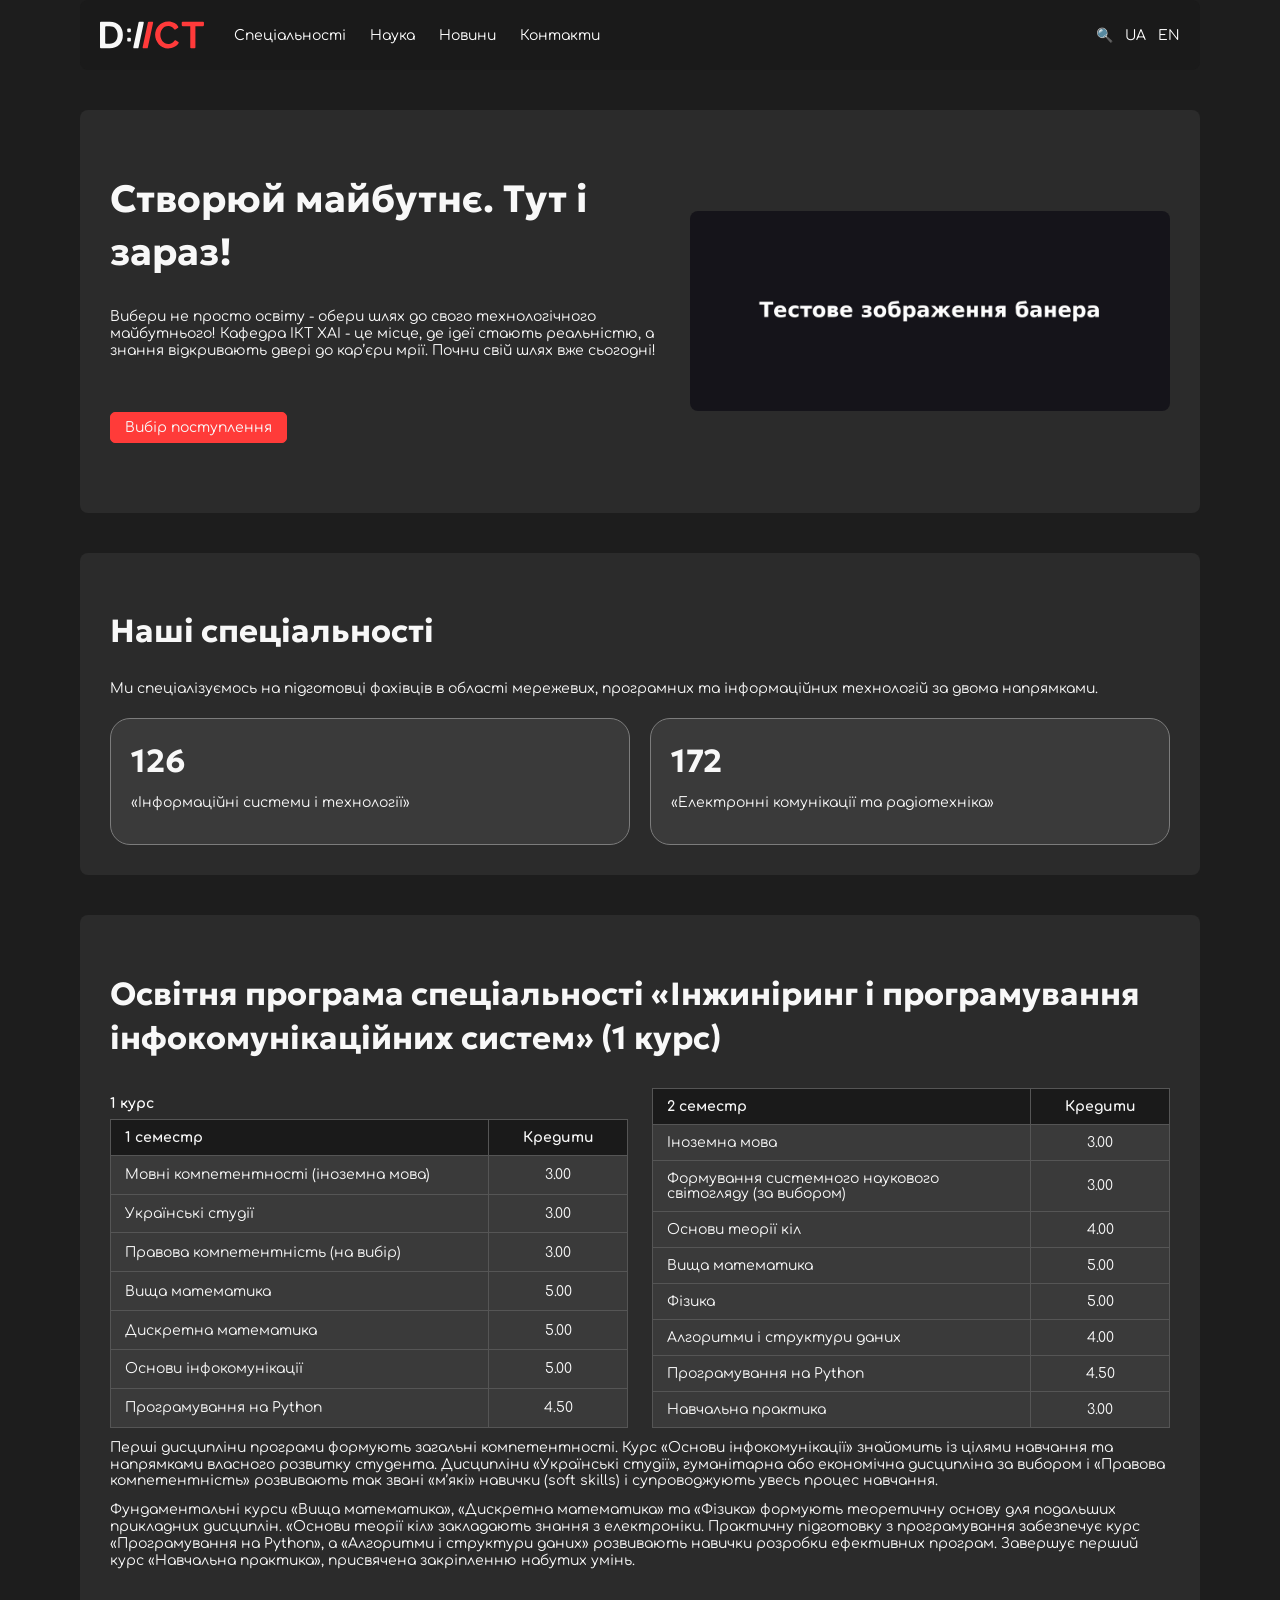
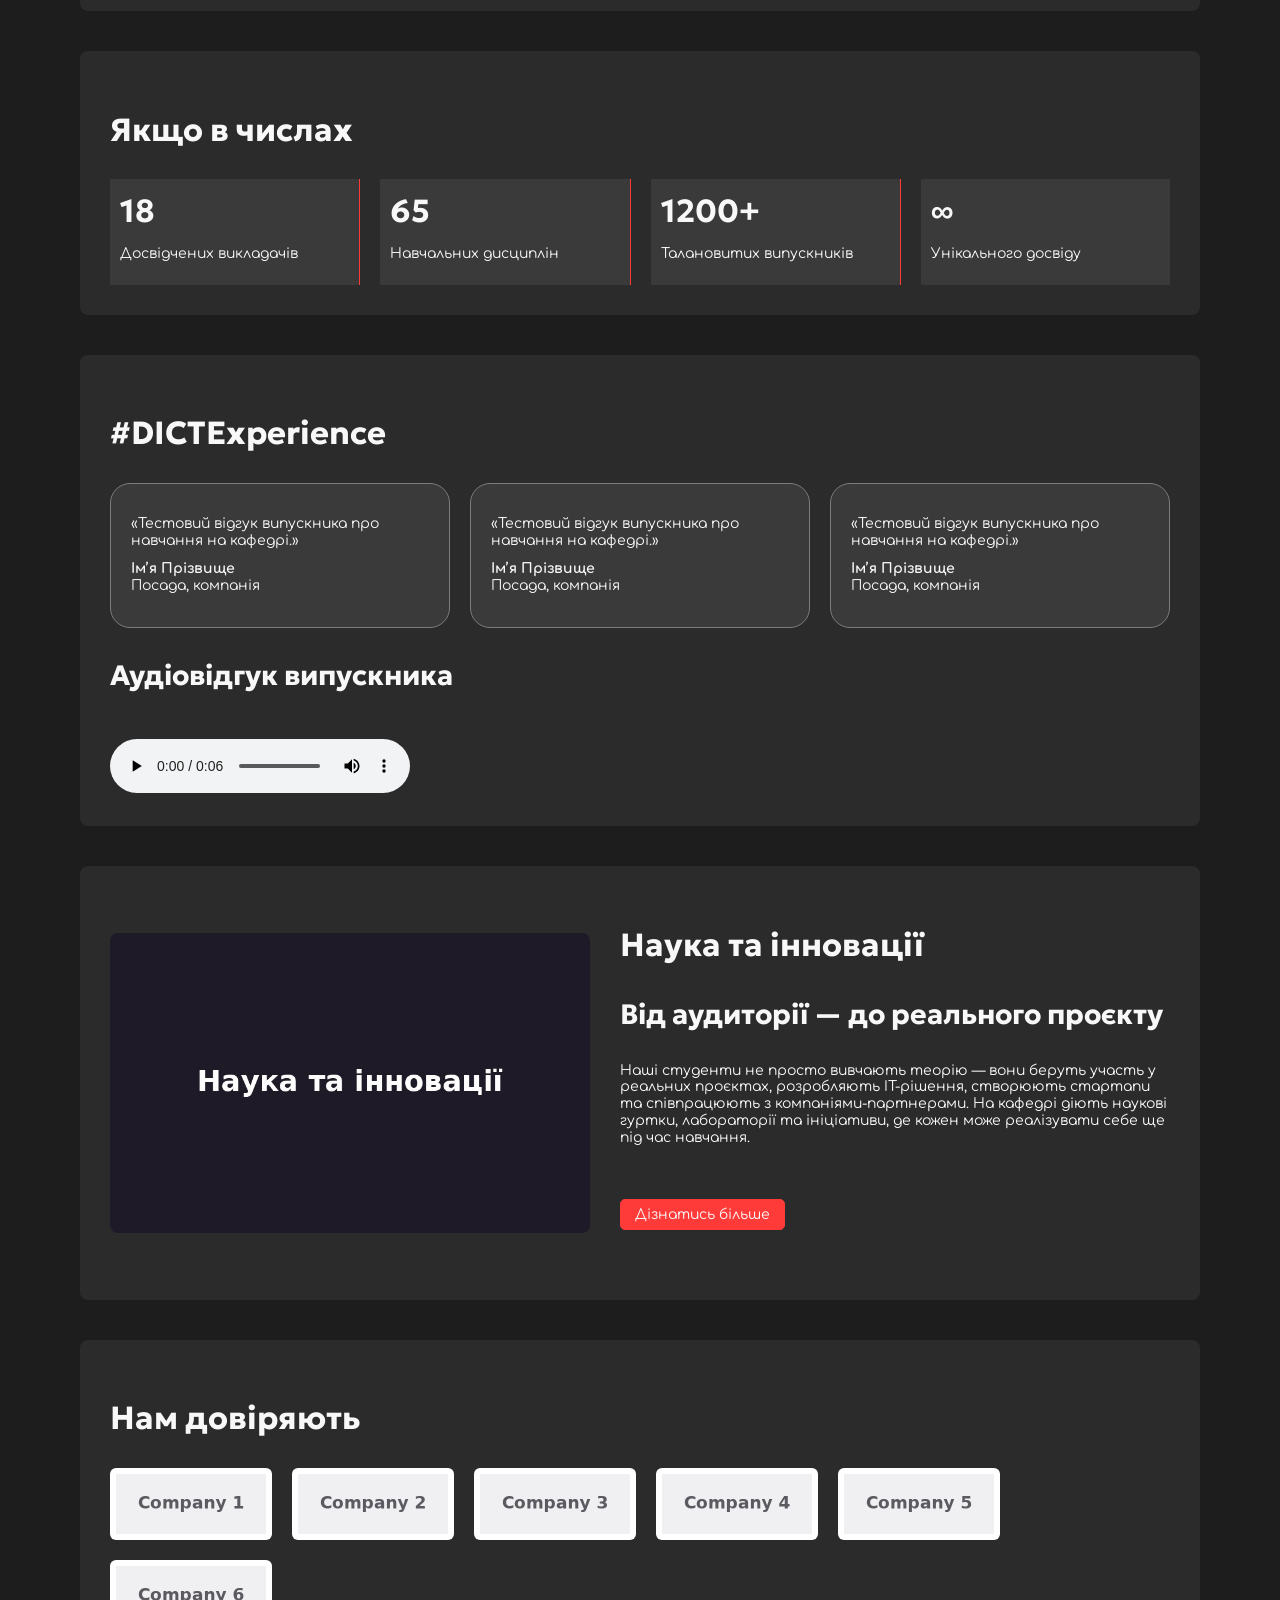
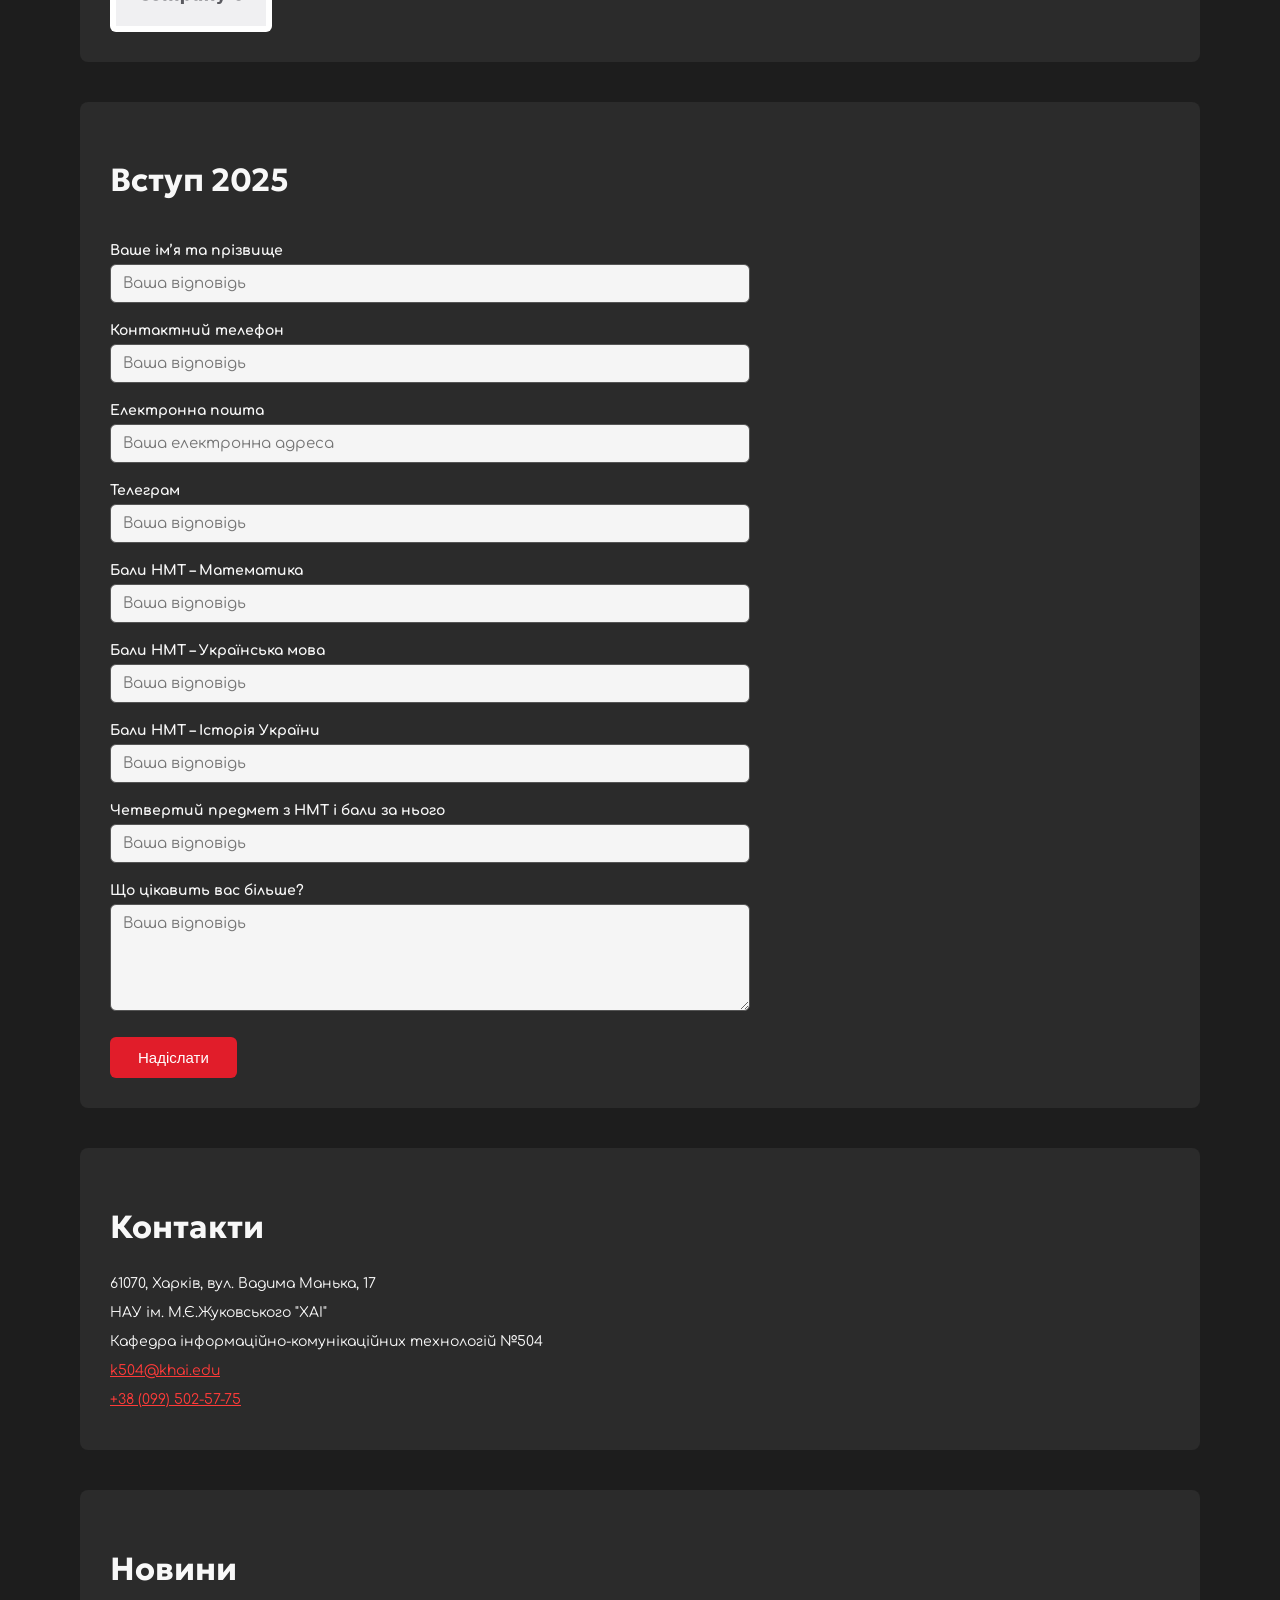
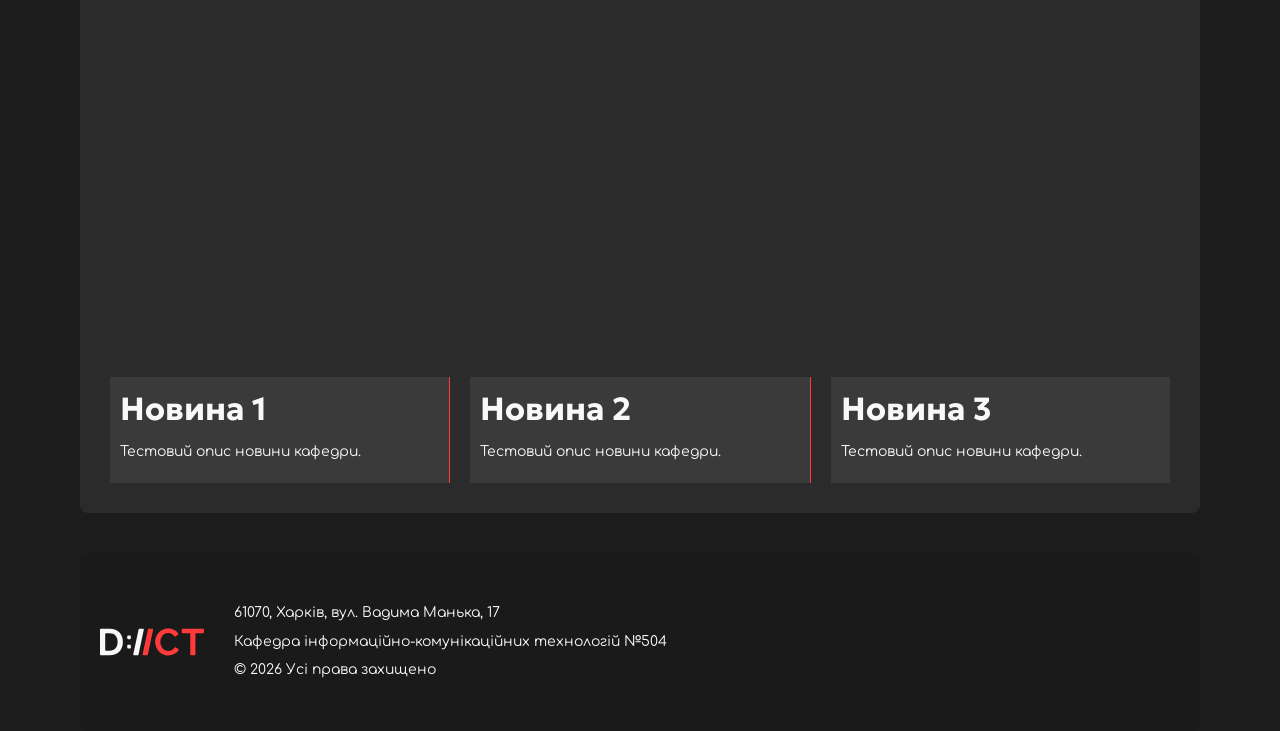
==== commit bdff7979: "Practical work #7: colors, fonts and typography (CSS custom properties, Google Fonts)" ====
--- a/index.html
+++ b/index.html
@@ -4,6 +4,9 @@
     <meta charset="UTF-8">
     <meta name="viewport" content="width=device-width, initial-scale=1.0">
     <title>Homepage | Department of Information and Communication Technologies</title>
+    <link rel="preconnect" href="https://fonts.googleapis.com">
+    <link rel="preconnect" href="https://fonts.gstatic.com" crossorigin>
+    <link rel="stylesheet" href="https://fonts.googleapis.com/css2?family=Comfortaa:wght@300..700&family=Geologica:wght@100..900&display=swap">
     <link rel="stylesheet" href="css/main.css">
 </head>
 <body>
@@ -28,7 +31,7 @@
             <div class="banner-text">
                 <h1>Створюй майбутнє. Тут і зараз!</h1>
                 <p>Вибери не просто освіту - обери шлях до свого технологічного майбутнього! Кафедра ІКТ ХАІ - це місце, де ідеї стають реальністю, а знання відкривають двері до кар’єри мрії. Почни свій шлях вже сьогодні!</p>
-                <a href="#specialties" class="btn">Вибір поступлення</a>
+                <a href="#specialties" class="button">Вибір поступлення</a>
             </div>
             <img src="images/banner.jpg" alt="Банер сайту кафедри" title="Кафедра ІКТ ХАІ">
         </section>
@@ -99,7 +102,7 @@
                 <h2>Наука та інновації</h2>
                 <h3>Від аудиторії — до реального проєкту</h3>
                 <p>Наші студенти не просто вивчають теорію — вони беруть участь у реальних проєктах, розробляють ІТ-рішення, створюють стартапи та співпрацюють з компаніями-партнерами. На кафедрі діють наукові гуртки, лабораторії та ініціативи, де кожен може реалізувати себе ще під час навчання.</p>
-                <a href="#" class="btn">Дізнатись більше</a>
+                <a href="#" class="button">Дізнатись більше</a>
             </div>
         </section>
         <section id="partners">
--- a/css/main.css
+++ b/css/main.css
@@ -1,6 +1,96 @@
+@import url("https://fonts.googleapis.com/css2?family=Comfortaa:wght@300..700&family=Geologica:wght@100..900&display=swap");
+:root {
+  --primary-color: #1d1d1d;
+  --primary-text-color: #f8f8f8;
+  --red-color: #ff3b39;
+  --red-hover-color: #ff1a18;
+  --grey-color: #7c7c7c;
+  --silver-color: #bfbfbf;
+}
+
+[data-theme=light] {
+  --primary-color: #f8f8f8;
+  --primary-text-color: #1d1d1d;
+  --red-color: #ff3b39;
+  --red-hover-color: #ff1a18;
+  --grey-color: #7c7c7c;
+  --silver-color: #bfbfbf;
+}
+
 body {
-  font-family: "Open Sans", sans-serif;
-  color: #2c3e50;
+  font-size: 14px;
+  font-family: "Comfortaa", sans-serif;
+  color: var(--primary-text-color);
+}
+
+h1, h2, h3, h4, h5, h6,
+.h1, .h2, .h3, .h4, .h5, .h6 {
+  line-height: 1.4;
+  font-weight: 700;
+  font-family: "Geologica", sans-serif;
+}
+
+h1, .h1 {
+  font-size: 38px;
+}
+
+h2, .h2 {
+  font-size: 32px;
+}
+
+h3, .h3 {
+  font-size: 28px;
+}
+
+h4, .h4 {
+  font-size: 24px;
+}
+
+h5, .h5 {
+  font-size: 18px;
+}
+
+h6, .h6 {
+  font-size: 16px;
+}
+
+.p, p {
+  font-size: 14px;
+  line-height: 1.2;
+  margin: 12px 0;
+}
+
+.small, small {
+  font-size: 12px;
+  line-height: 1.2;
+}
+
+.scc_large-text,
+.large {
+  font-size: 16px;
+  line-height: 1.4;
+}
+
+a {
+  color: var(--red-color);
+  font-weight: 400;
+  text-decoration: underline;
+}
+a:active, a:hover, a:focus {
+  text-decoration: none;
+}
+
+strong {
+  font-weight: 700;
+}
+
+em {
+  font-style: italic;
+}
+
+body {
+  background: var(--primary-color);
+  color: var(--primary-text-color);
   max-width: 80em;
   margin: 0 auto;
   padding: 0 20px;
@@ -11,25 +101,28 @@
   border-radius: 8px;
   padding: 30px;
   margin: 40px 0;
-  color: #fff;
-}
-
-h1 {
-  font-size: 40px;
-}
-
-h2 {
-  color: #fff;
-}
-
-.btn {
+}
+
+.button {
   display: inline-block;
-  background-color: #e11d2a;
-  color: #fff;
+  background: var(--red-color);
+  color: var(--primary-text-color);
+  width: fit-content;
+  padding: 7px 14px;
+  border-radius: 5px;
+  margin: 40px 0;
+  border: 1px solid var(--red-color);
   text-decoration: none;
-  padding: 12px 22px;
-  border-radius: 6px;
-  margin-top: 12px;
+}
+.button p {
+  margin: 0;
+}
+.button:hover {
+  background: var(--red-hover-color);
+  border-color: var(--red-hover-color);
+}
+.button:focus {
+  background: var(--primary-color);
 }
 
 .banner {
@@ -205,19 +298,19 @@
 #feedbacks .cards-wrapper .card {
   padding: 20px;
   border-radius: 20px;
-  border: 1px solid #8e8e8e;
+  border: 1px solid #7c7c7c;
 }
 
 #in-numbers .cards-wrapper .card {
   padding: 10px;
-  border-right: 1px solid #FF3A3A;
+  border-right: 1px solid #ff3b39;
 }
 #in-numbers .cards-wrapper .card:last-child {
   border-right: none;
 }
 
 #news .news-cards .news-card {
-  border-right: 1px solid #FF3A3A;
+  border-right: 1px solid #ff3b39;
 }
 #news .news-cards .news-card:last-child {
   border-right: none;
@@ -229,7 +322,7 @@
 #specialties .cards-wrapper .card {
   padding: 20px;
   border-radius: 20px;
-  border: 1px solid #8e8e8e;
+  border: 1px solid #7c7c7c;
 }
 
 /*# sourceMappingURL=main.css.map */
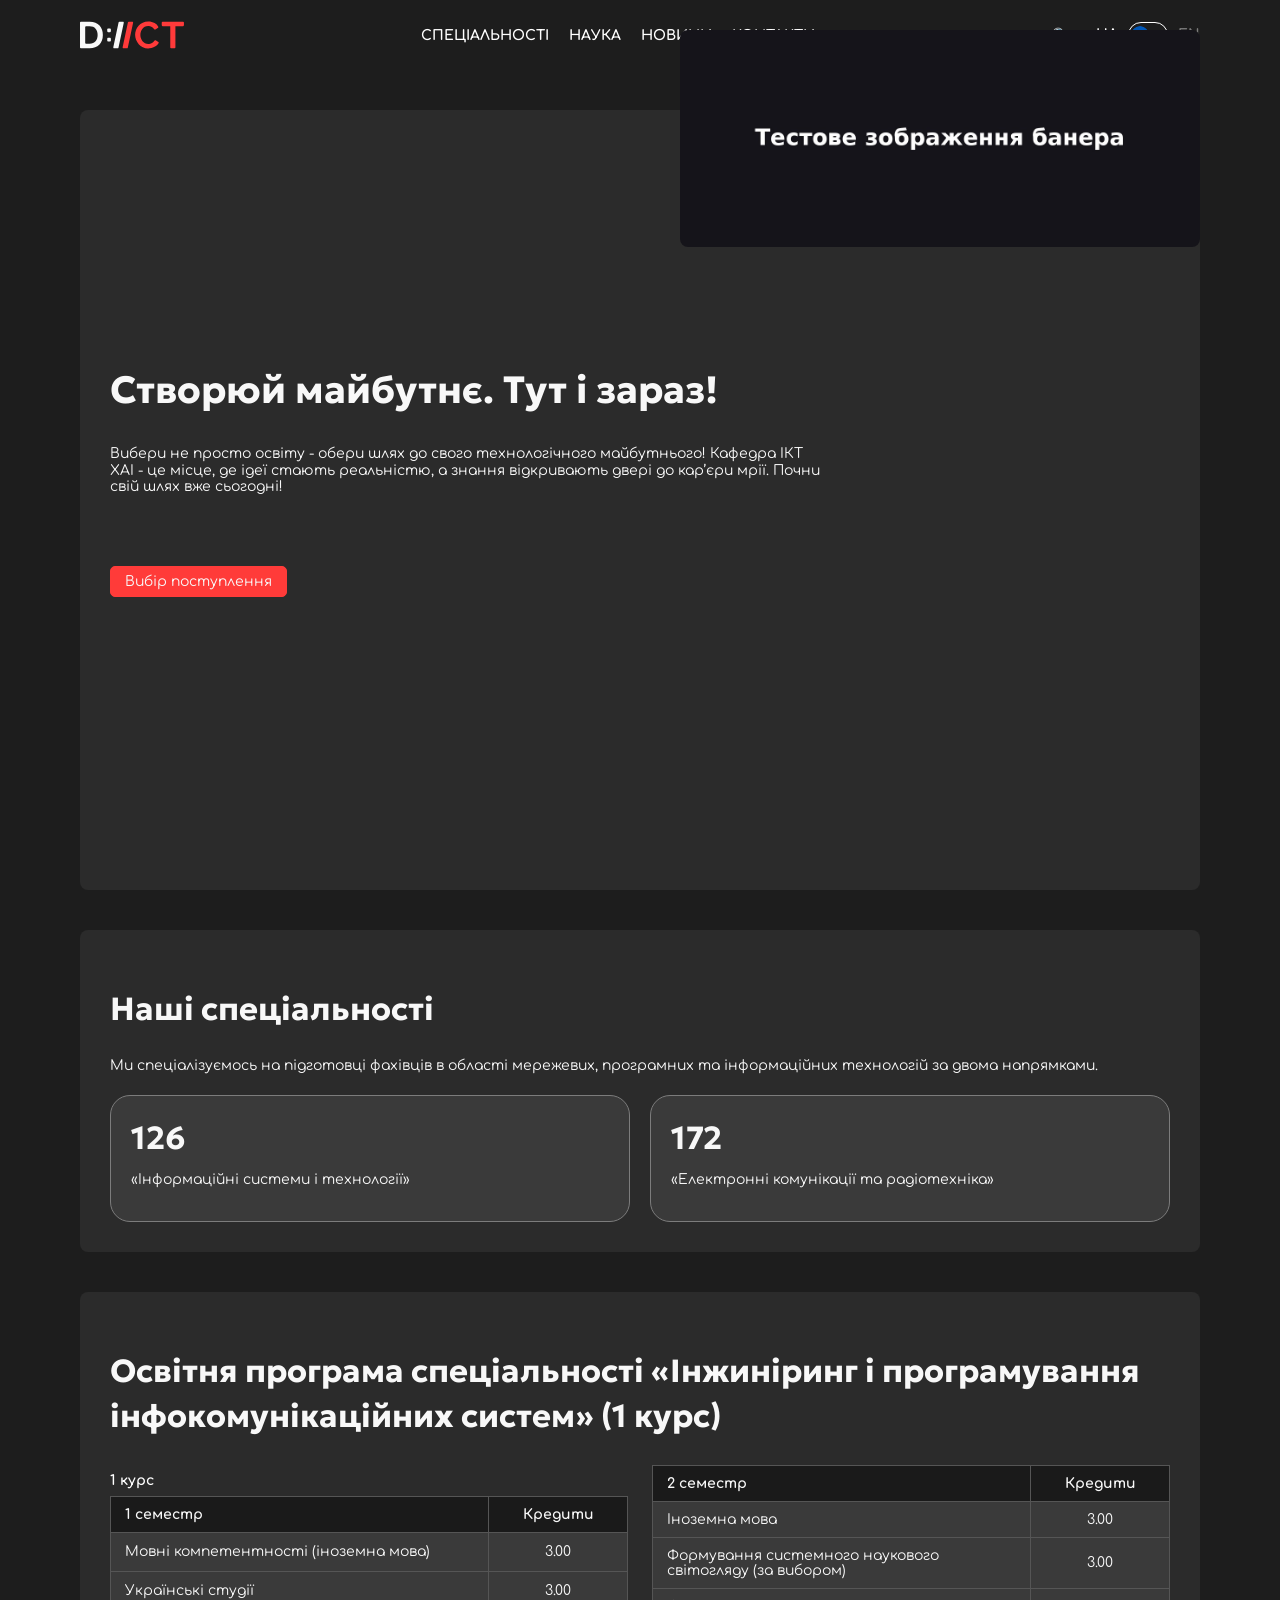
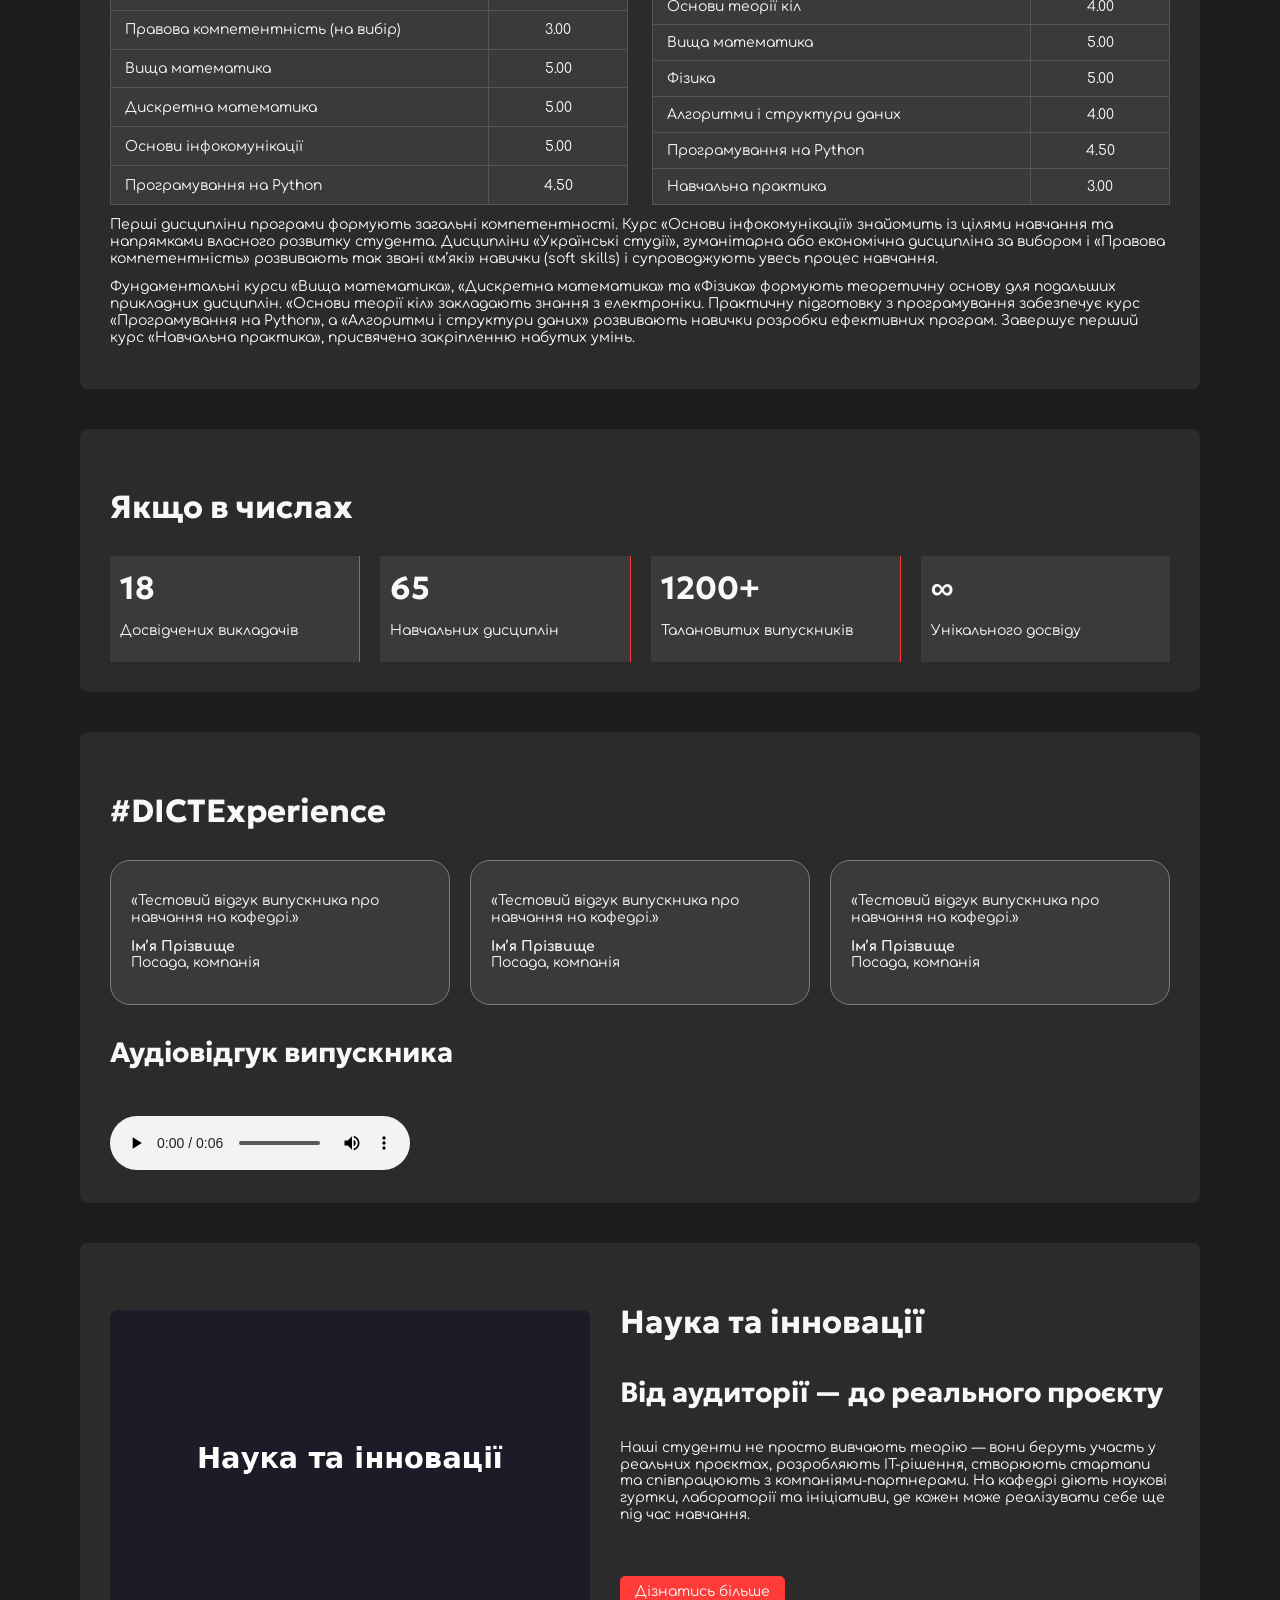
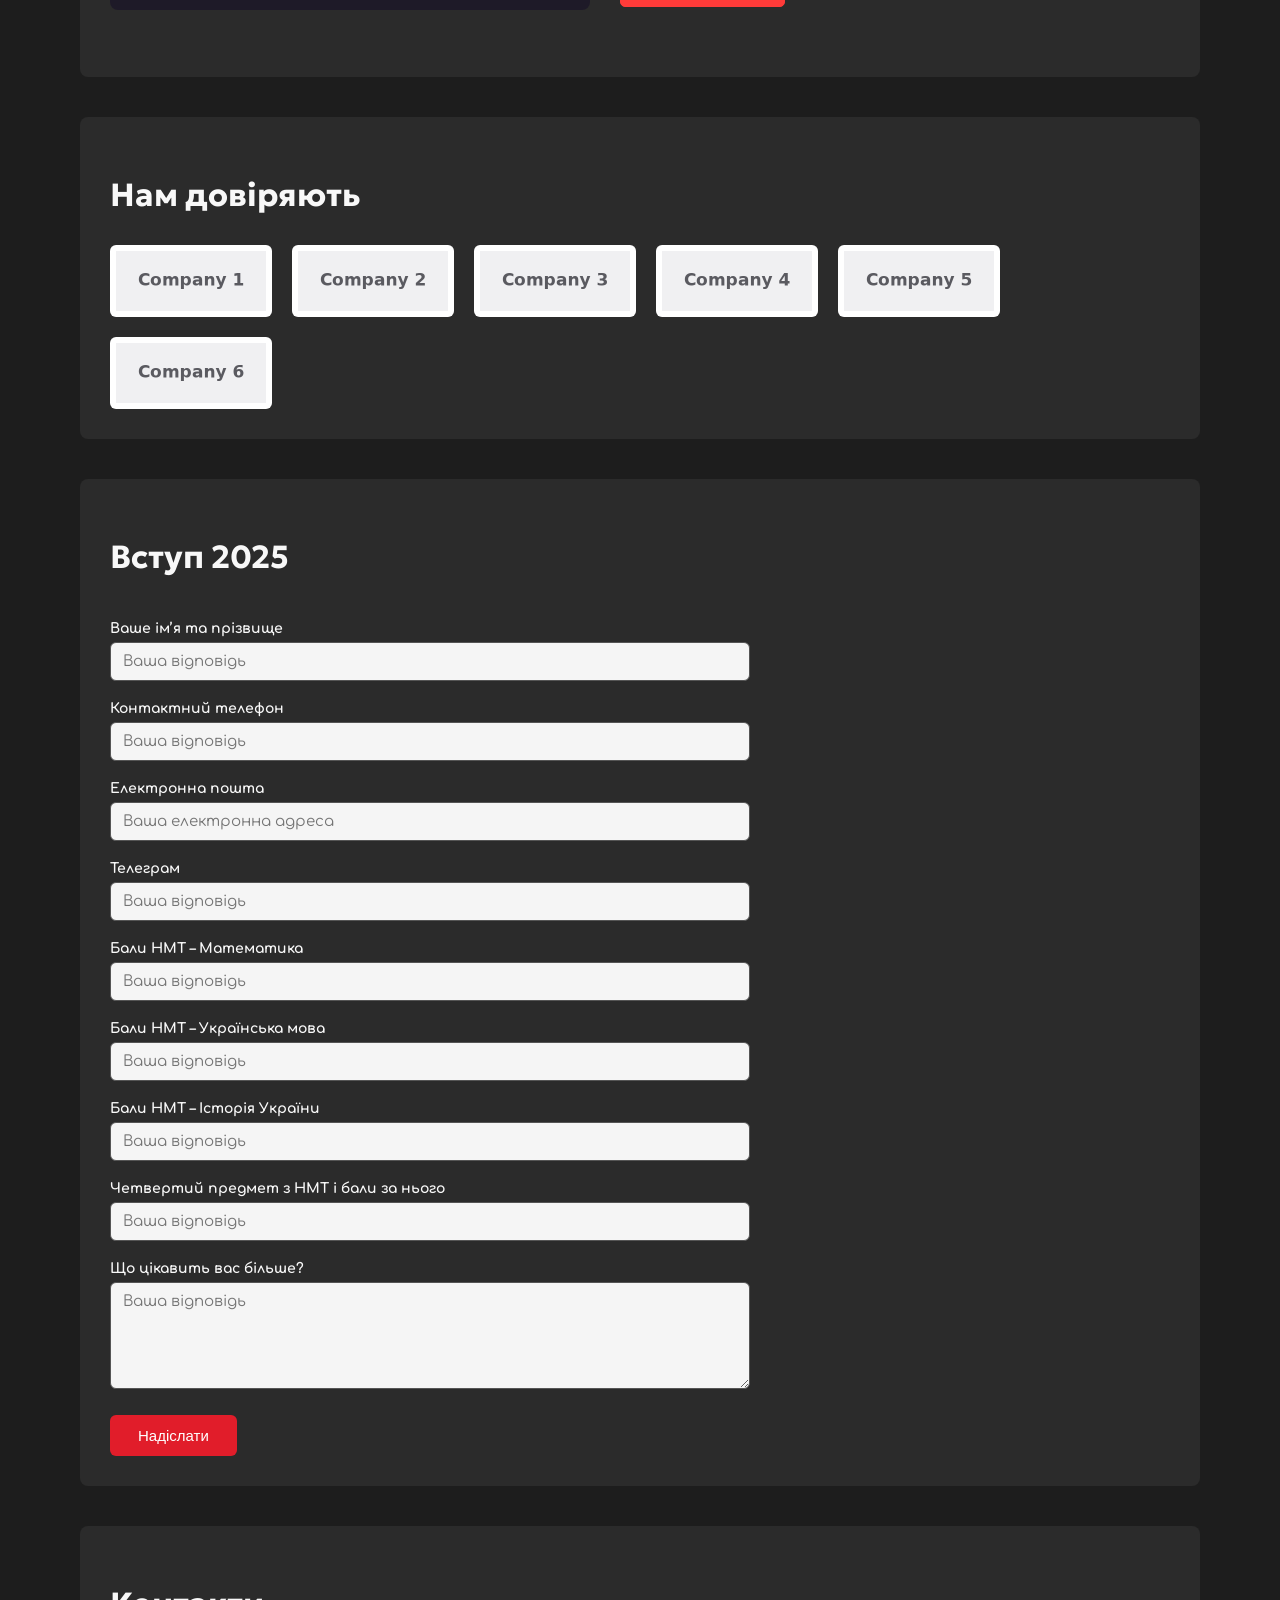
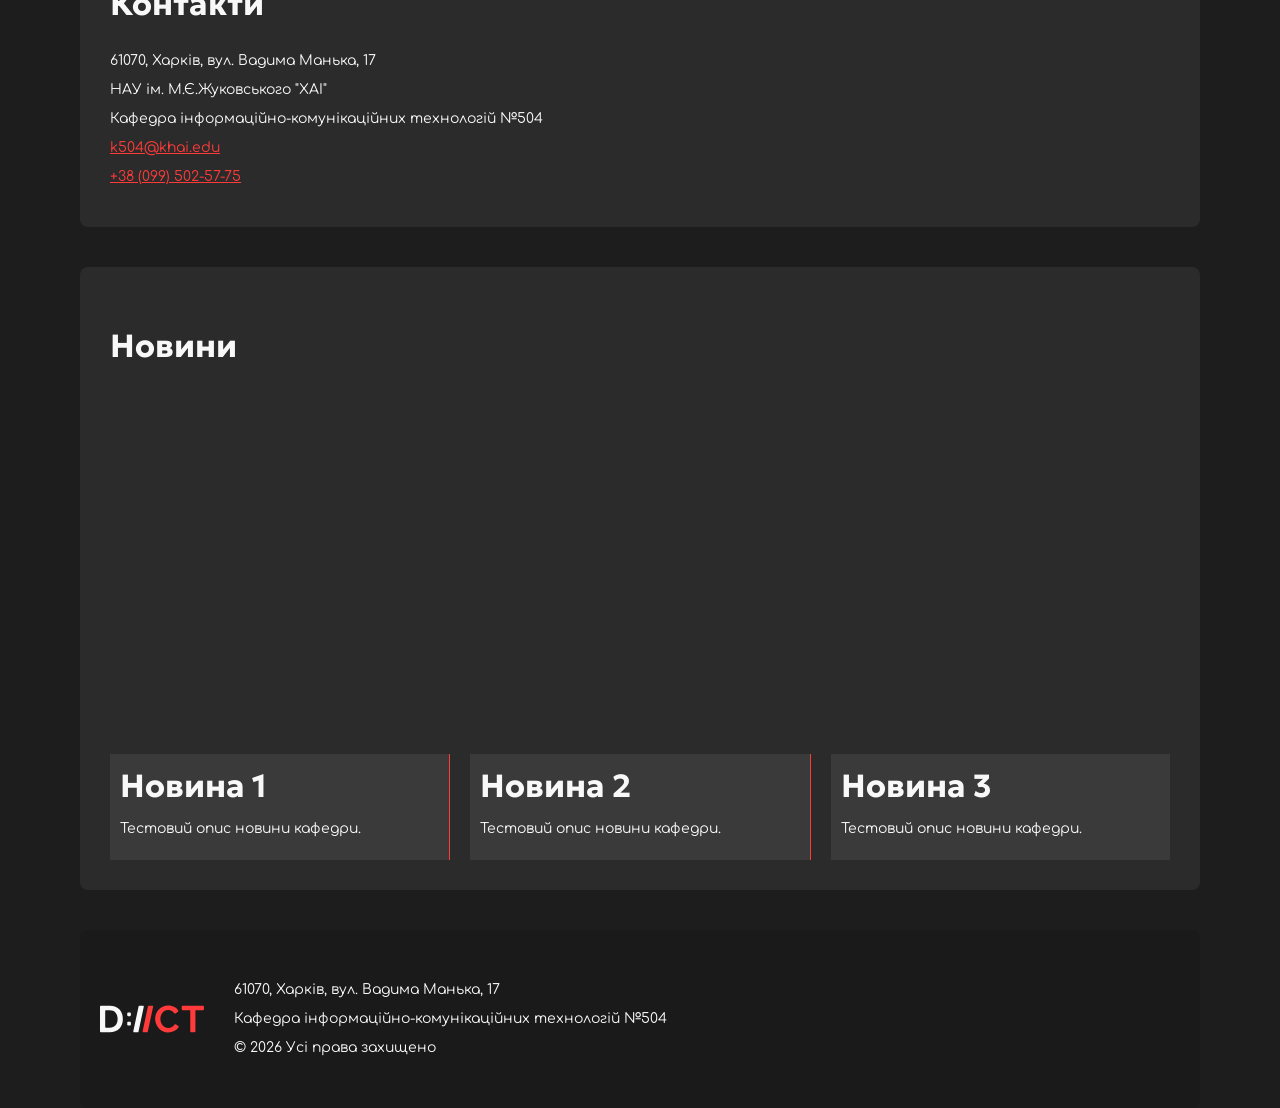
==== commit 7e934f56: "Practical work #8: positioning and Flexbox (header, language switcher, banner)" ====
--- a/index.html
+++ b/index.html
@@ -11,29 +11,35 @@
 </head>
 <body>
     <header class="site-header">
-        <img src="images/logo.svg" alt="Логотип кафедри ІКТ" title="Кафедра ІКТ">
+        <img class="logo" src="images/logo.svg" alt="Логотип кафедри ІКТ" title="Кафедра ІКТ">
         <nav>
-            <ul>
-                <li><a href="#specialties">Спеціальності</a></li>
-                <li><a href="#science">Наука</a></li>
-                <li><a href="#news">Новини</a></li>
-                <li><a href="#contact">Контакти</a></li>
+            <ul class="main-menu">
+                <li><a class="menu-link" href="#specialties">Спеціальності</a></li>
+                <li><a class="menu-link" href="#science">Наука</a></li>
+                <li><a class="menu-link" href="#news">Новини</a></li>
+                <li><a class="menu-link" href="#contact">Контакти</a></li>
             </ul>
         </nav>
-        <div class="header-tools">
-            <a href="#" class="search" title="Пошук по сайту">&#128269;</a>
-            <a href="#" class="lang">UA</a>
-            <a href="#" class="lang">EN</a>
+        <a href="#" class="search" title="Пошук по сайту">&#128269;</a>
+        <div class="lang">
+            <ul class="lang-wrapper">
+                <li class="ua"><a href="#" class="is-active">UA</a></li>
+                <li class="en"><a href="#">EN</a></li>
+            </ul>
         </div>
     </header>
     <main>
-        <section class="banner">
-            <div class="banner-text">
+        <section id="banner">
+            <div class="content-wrapper">
                 <h1>Створюй майбутнє. Тут і зараз!</h1>
-                <p>Вибери не просто освіту - обери шлях до свого технологічного майбутнього! Кафедра ІКТ ХАІ - це місце, де ідеї стають реальністю, а знання відкривають двері до кар’єри мрії. Почни свій шлях вже сьогодні!</p>
+                <div class="description">
+                    <p>Вибери не просто освіту - обери шлях до свого технологічного майбутнього! Кафедра ІКТ ХАІ - це місце, де ідеї стають реальністю, а знання відкривають двері до кар’єри мрії. Почни свій шлях вже сьогодні!</p>
+                </div>
                 <a href="#specialties" class="button">Вибір поступлення</a>
             </div>
-            <img src="images/banner.jpg" alt="Банер сайту кафедри" title="Кафедра ІКТ ХАІ">
+            <div class="image-wrapper">
+                <img src="images/banner.jpg" alt="Банер сайту кафедри" title="Кафедра ІКТ ХАІ">
+            </div>
         </section>
         <section id="specialties">
             <h2>Наші спеціальності</h2>
--- a/css/main.css
+++ b/css/main.css
@@ -125,16 +125,37 @@
   background: var(--primary-color);
 }
 
-.banner {
-  display: flex;
+#banner {
+  position: relative;
+  height: 720px;
+  display: flex;
+  align-items: center;
+}
+#banner .content-wrapper {
+  width: 67%;
+  display: flex;
+  flex-direction: column;
   gap: 30px;
-  align-items: center;
-}
-.banner-text {
-  flex: 1;
-}
-.banner img {
-  max-width: 480px;
+  position: relative;
+  z-index: 9;
+}
+#banner .content-wrapper h1 {
+  margin: 0;
+}
+#banner .content-wrapper .description p {
+  margin: 0;
+}
+#banner .content-wrapper .button {
+  text-decoration: none;
+  cursor: pointer;
+}
+#banner .image-wrapper {
+  position: absolute;
+  top: -80px;
+  right: 0;
+}
+#banner .image-wrapper img {
+  max-width: 520px;
   width: 100%;
   border-radius: 8px;
 }
@@ -261,28 +282,117 @@
 
 .site-header {
   display: flex;
+  flex-direction: row;
+  flex-wrap: wrap;
+  gap: 20px;
   align-items: center;
-  gap: 30px;
-  padding: 20px;
-  background-color: #1a1a1a;
-  border-radius: 8px;
-}
-.site-header nav ul {
-  display: flex;
-  gap: 24px;
+  padding: 20px 0;
+}
+
+.logo {
+  width: 104px;
+}
+
+nav {
+  width: calc(100% - 292px);
+}
+nav .main-menu {
+  margin: 0;
+  padding: 0;
+  list-style: none;
+  display: flex;
+  flex-direction: row;
+  flex-wrap: wrap;
+  gap: 20px;
+  justify-content: center;
+  font-weight: bold;
+}
+nav .main-menu .menu-link {
+  text-decoration: none;
+  color: #ffffff;
+  text-transform: uppercase;
+  font-weight: bold;
+}
+
+.search {
+  width: 24px;
+  margin-left: auto;
+}
+
+.lang {
+  width: 104px;
+}
+.lang .lang-wrapper {
   list-style: none;
   margin: 0;
   padding: 0;
-}
-.site-header a {
-  color: #fff;
+  display: flex;
+  align-items: center;
+  justify-content: space-between;
+  gap: 10px;
+}
+.lang .lang-wrapper::before {
+  content: "";
+  display: block;
+  width: 38px;
+  height: 24px;
+  border-radius: 100px;
+  border: 1px solid #ffffff;
+  order: 2;
+}
+.lang .lang-wrapper li {
+  font-size: 14px;
+  font-weight: bold;
+  line-height: 24px;
+  color: #7c7c7c;
+  position: relative;
+}
+.lang .lang-wrapper li a {
   text-decoration: none;
-}
-.site-header .header-tools {
-  margin-left: auto;
-  display: flex;
-  gap: 12px;
-  align-items: center;
+  color: #7c7c7c;
+  display: inline-block;
+  font-size: 14px;
+  font-weight: bold;
+  line-height: 24px;
+}
+.lang .lang-wrapper li a.is-active {
+  color: #ffffff;
+}
+.lang .lang-wrapper li.ua {
+  order: 1;
+}
+.lang .lang-wrapper li.ua a::after {
+  content: "";
+  display: none;
+  width: 18px;
+  height: 18px;
+  border-radius: 50%;
+  background: url("../images/uk.png");
+  background-size: 18px 18px;
+  position: absolute;
+  top: 3px;
+  right: -31px;
+}
+.lang .lang-wrapper li.ua a.is-active::after {
+  display: block;
+}
+.lang .lang-wrapper li.en {
+  order: 3;
+}
+.lang .lang-wrapper li.en a::before {
+  content: "";
+  display: none;
+  width: 18px;
+  height: 18px;
+  border-radius: 50%;
+  background: url("../images/en.png") no-repeat;
+  background-size: 18px 18px;
+  position: absolute;
+  top: 3px;
+  left: -31px;
+}
+.lang .lang-wrapper li.en a.is-active::before {
+  display: block;
 }
 
 .site-footer {
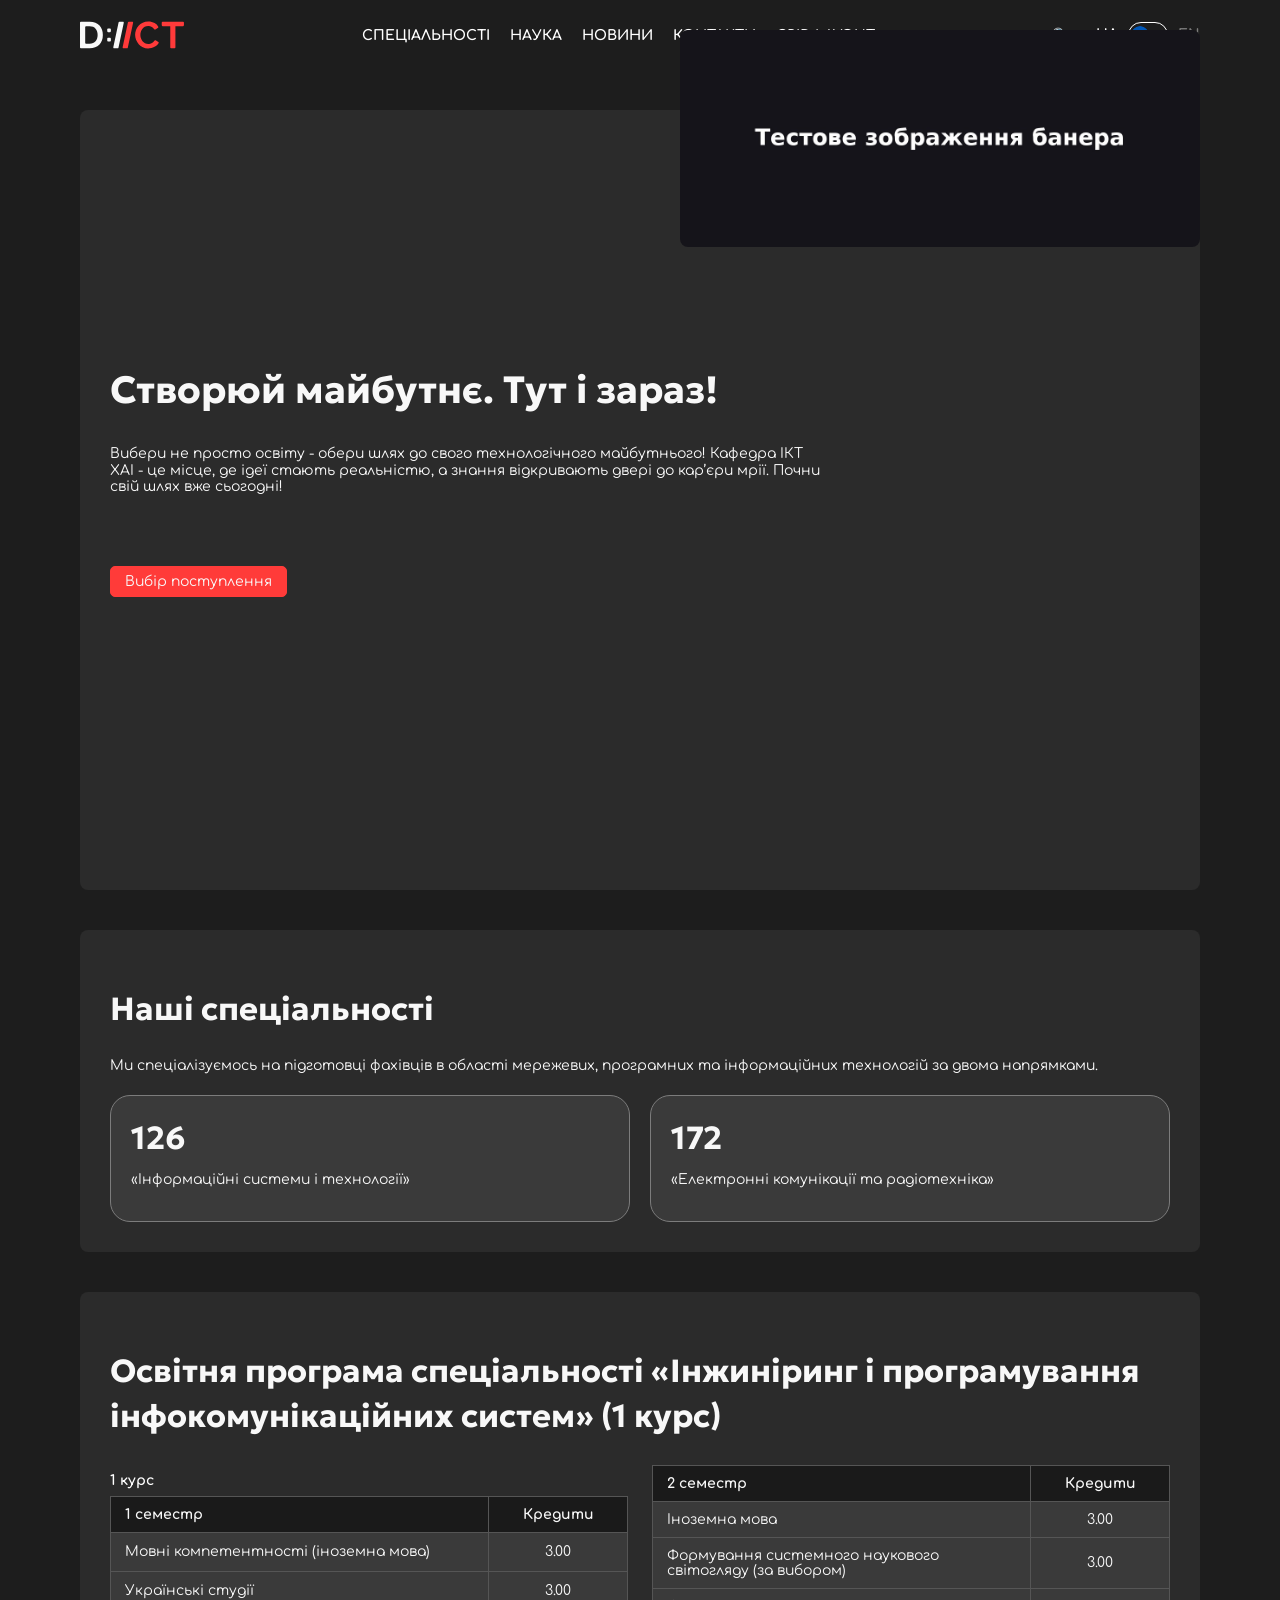
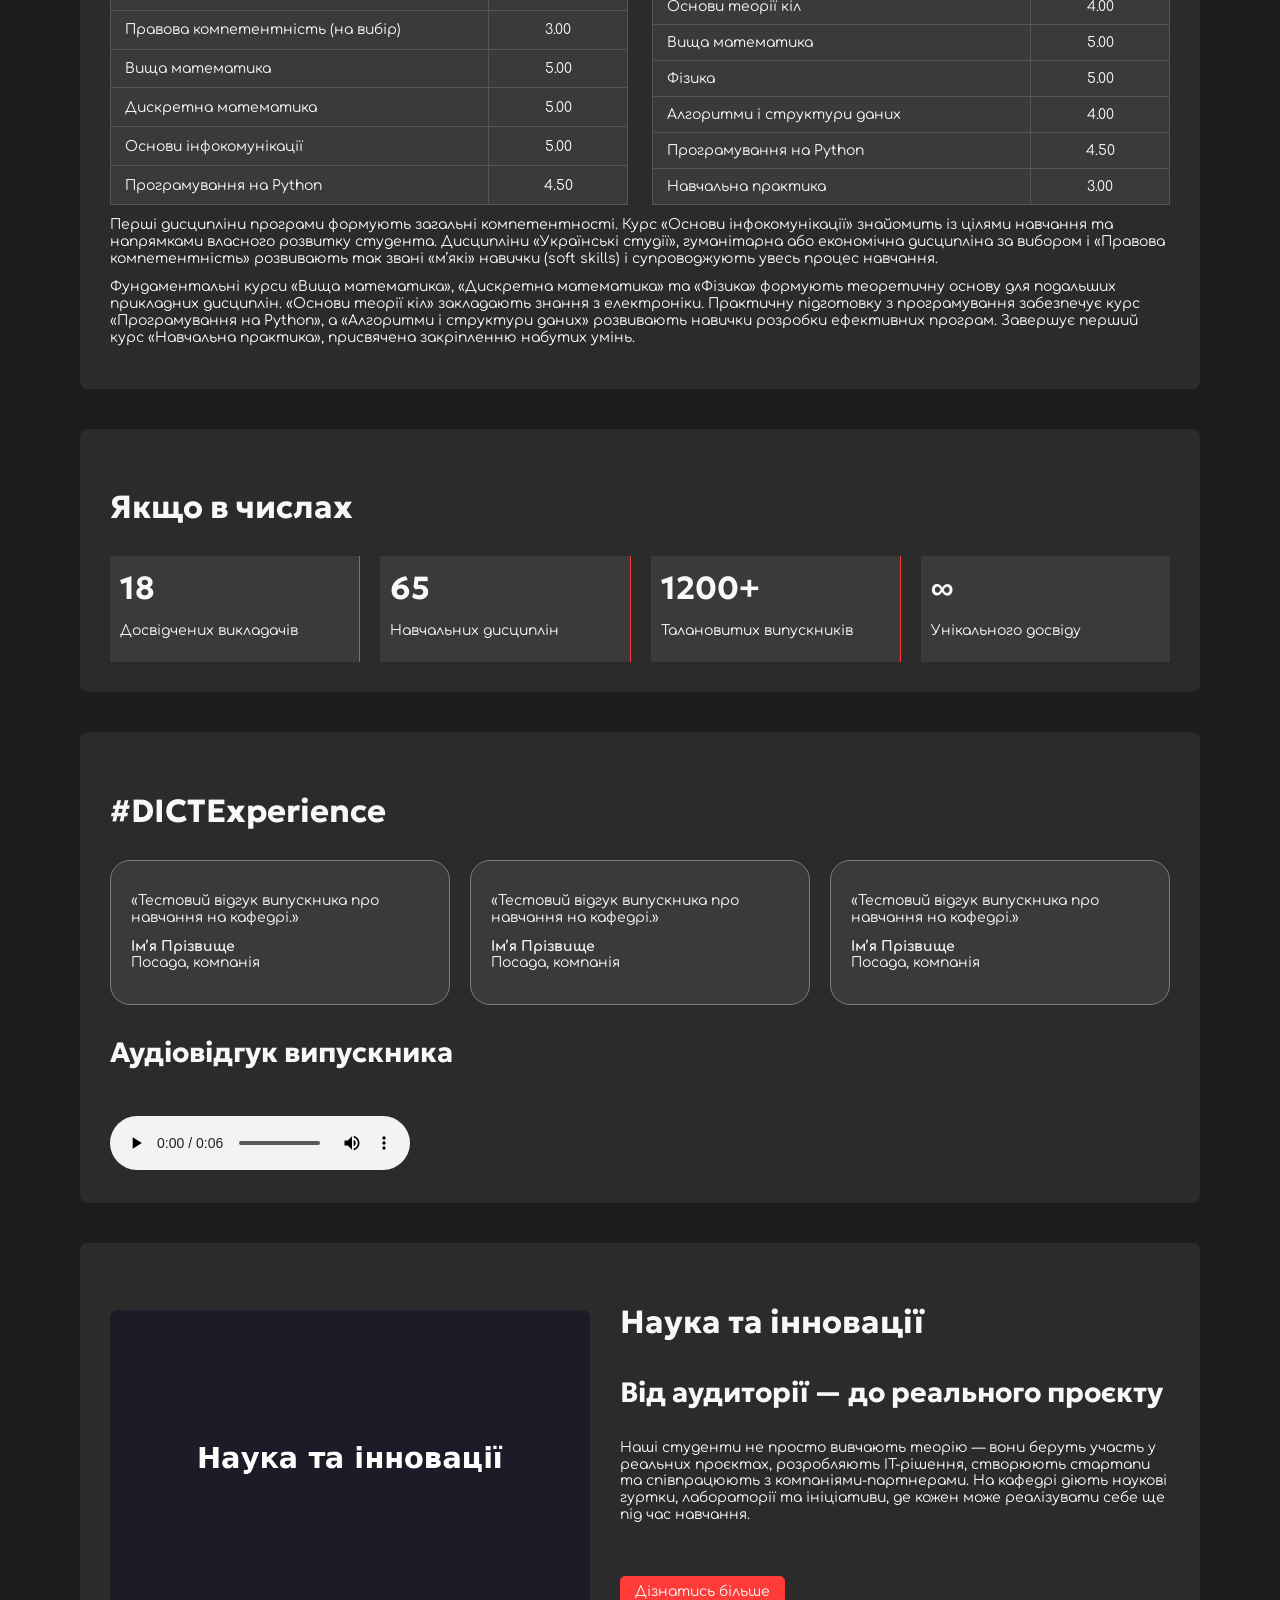
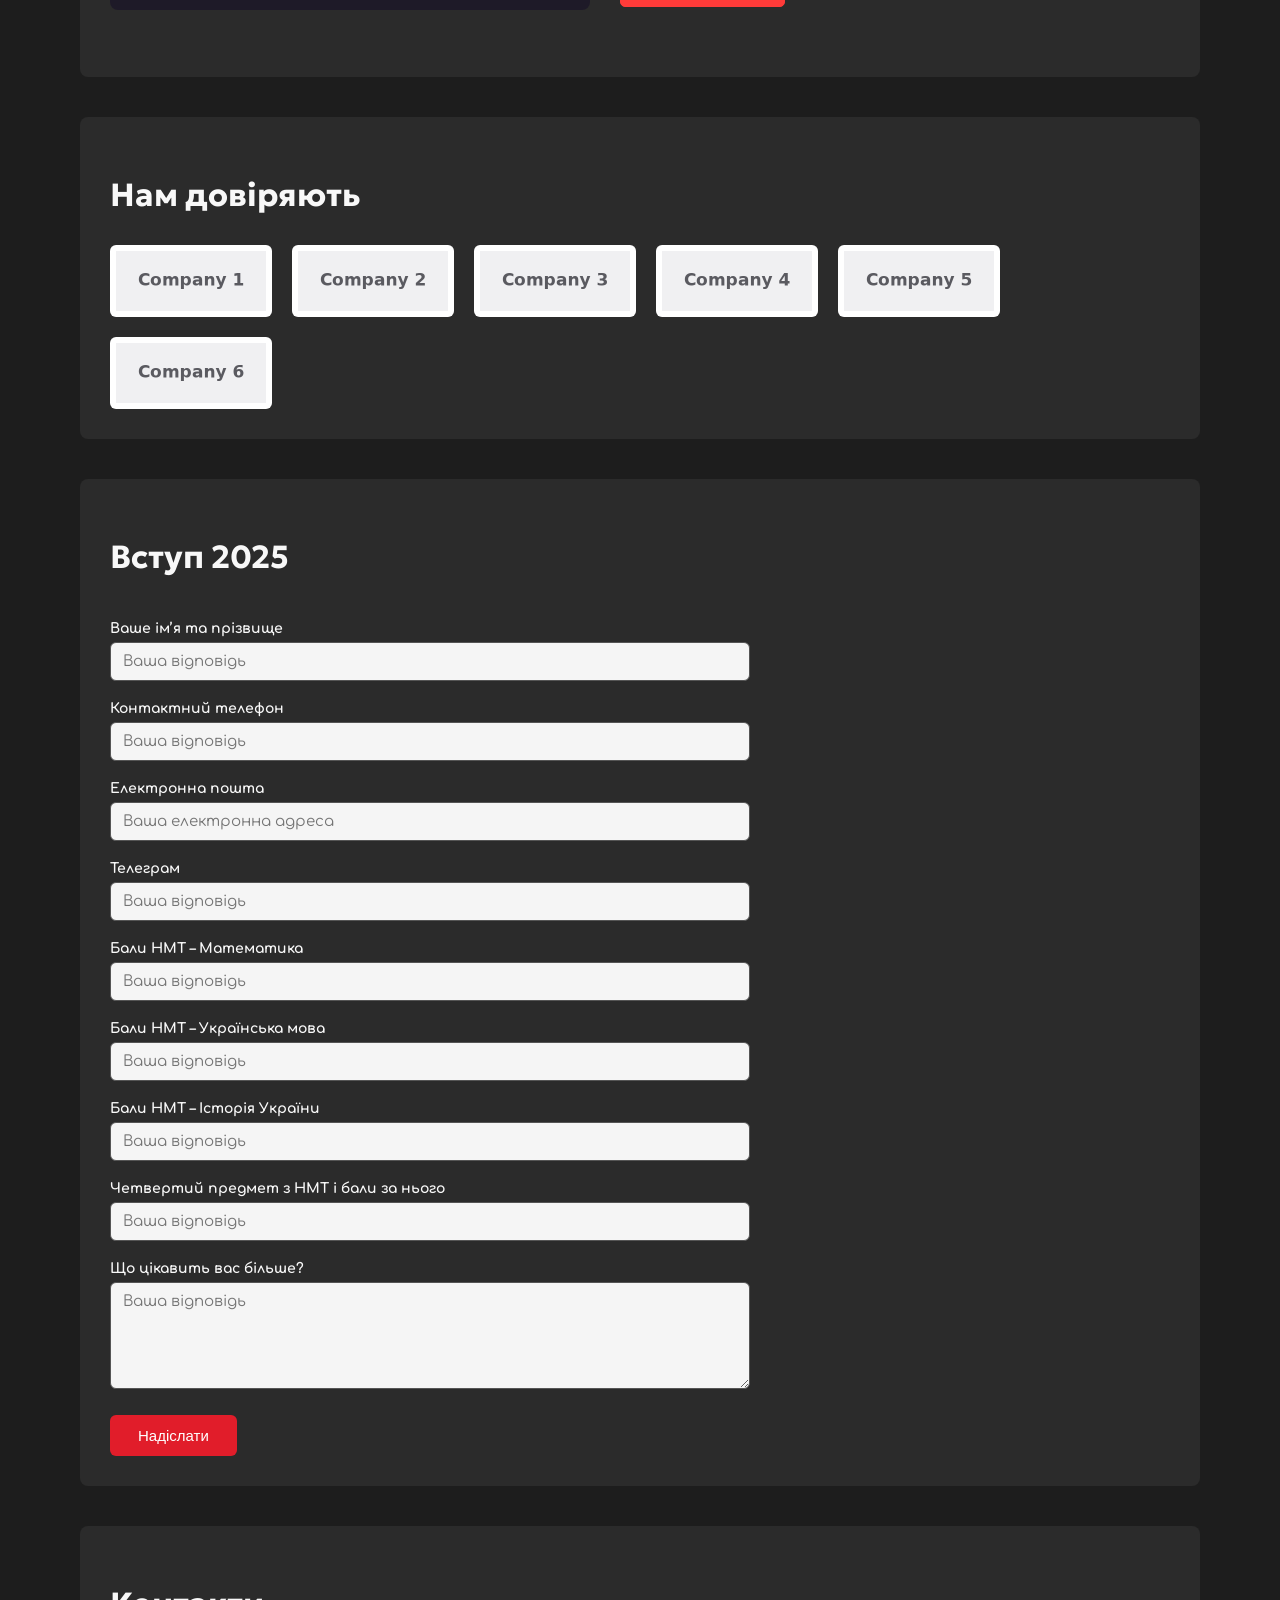
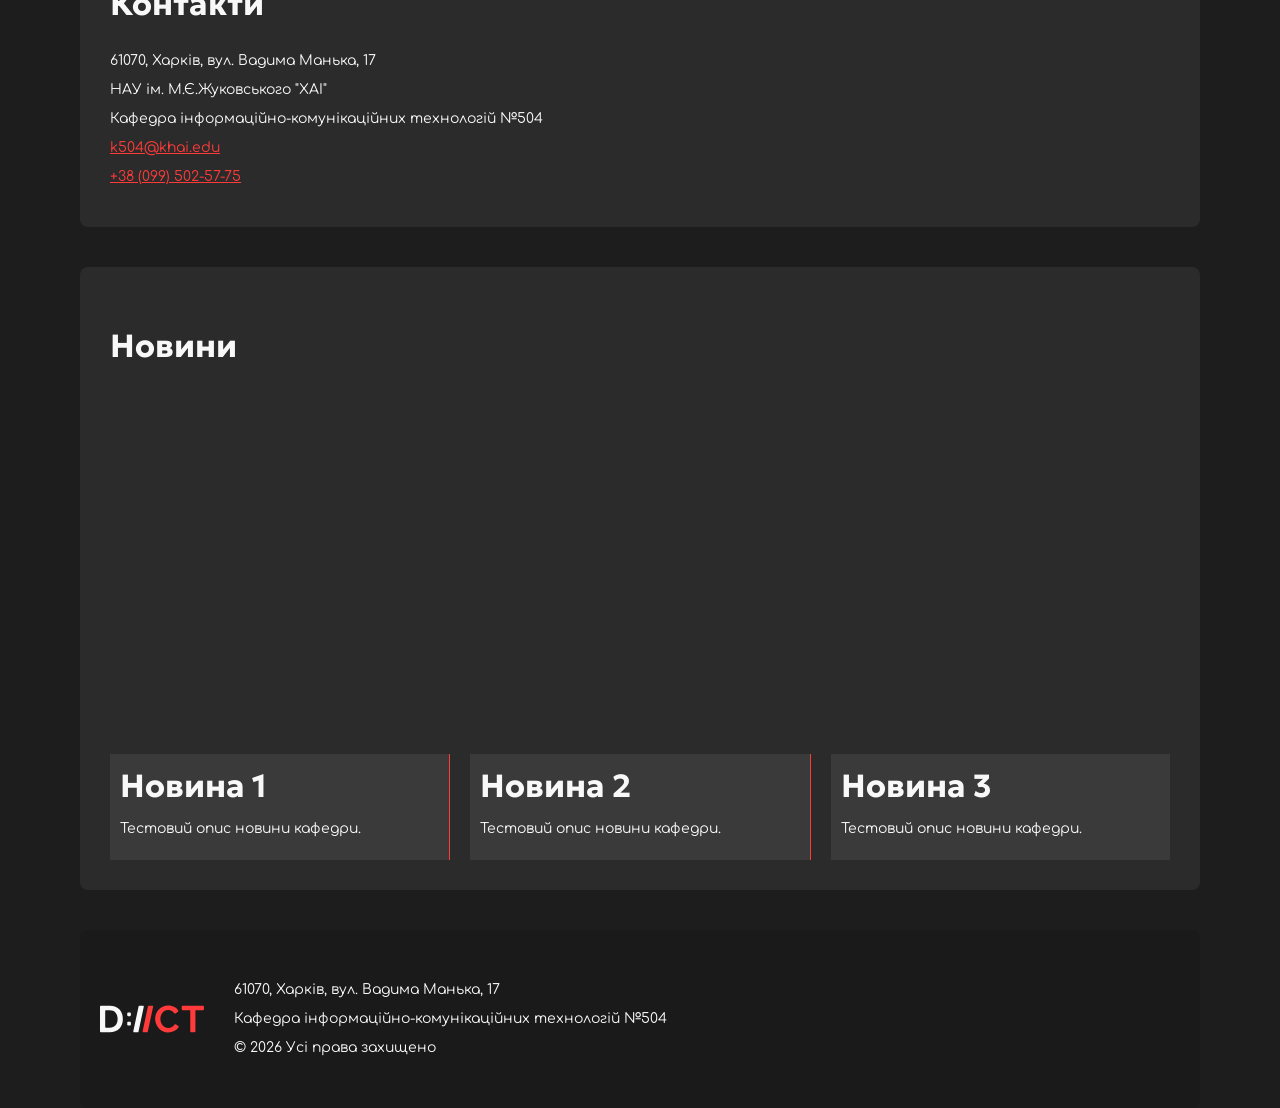
==== commit 1af676ba: "Practical work #9: CSS Grid layout page (grid.html) with image gallery" ====
--- a/index.html
+++ b/index.html
@@ -18,6 +18,7 @@
                 <li><a class="menu-link" href="#science">Наука</a></li>
                 <li><a class="menu-link" href="#news">Новини</a></li>
                 <li><a class="menu-link" href="#contact">Контакти</a></li>
+                <li><a class="menu-link" href="grid.html">Grid Layout</a></li>
             </ul>
         </nav>
         <a href="#" class="search" title="Пошук по сайту">&#128269;</a>
--- a/css/main.css
+++ b/css/main.css
@@ -435,4 +435,105 @@
   border: 1px solid #7c7c7c;
 }
 
+.grid-page {
+  display: grid;
+  grid-template-areas: "header" "nav" "main" "footer";
+  gap: 20px;
+  padding: 20px 0;
+}
+
+.grid-header {
+  grid-area: header;
+  background: #141414;
+  text-align: center;
+  padding: 36px 20px;
+  border-radius: 8px;
+}
+.grid-header h1 {
+  margin: 0;
+}
+.grid-header p {
+  color: #7c7c7c;
+}
+
+.grid-nav {
+  grid-area: nav;
+  background: #2b2b2b;
+  padding: 16px 20px;
+  border-radius: 8px;
+}
+.grid-nav ul {
+  margin: 0;
+  padding: 0;
+  list-style: none;
+  display: flex;
+  flex-wrap: wrap;
+  gap: 24px;
+  justify-content: center;
+}
+.grid-nav ul a {
+  text-transform: uppercase;
+  font-weight: bold;
+}
+
+.grid-main {
+  grid-area: main;
+}
+.grid-main .content-grid {
+  display: grid;
+  grid-template-columns: 2fr 1fr;
+  gap: 20px;
+  margin-top: 20px;
+}
+
+.grid-article {
+  background: #2b2b2b;
+  padding: 24px;
+  border-radius: 8px;
+}
+
+.grid-sidebar {
+  background: #242424;
+  padding: 24px;
+  border-radius: 8px;
+}
+.grid-sidebar ul {
+  margin: 0;
+  padding: 0;
+  list-style: none;
+  display: grid;
+  gap: 10px;
+}
+
+.gallery {
+  display: grid;
+  grid-template-columns: repeat(3, 1fr);
+  gap: 16px;
+  margin-top: 16px;
+}
+.gallery img {
+  width: 100%;
+  height: 150px;
+  object-fit: cover;
+  border-radius: 8px;
+  display: block;
+}
+
+.grid-footer {
+  grid-area: footer;
+  background: #141414;
+  text-align: center;
+  padding: 20px;
+  border-radius: 8px;
+}
+
+@media (max-width: 48em) {
+  .grid-main .content-grid {
+    grid-template-columns: 1fr;
+  }
+  .gallery {
+    grid-template-columns: repeat(2, 1fr);
+  }
+}
+
 /*# sourceMappingURL=main.css.map */
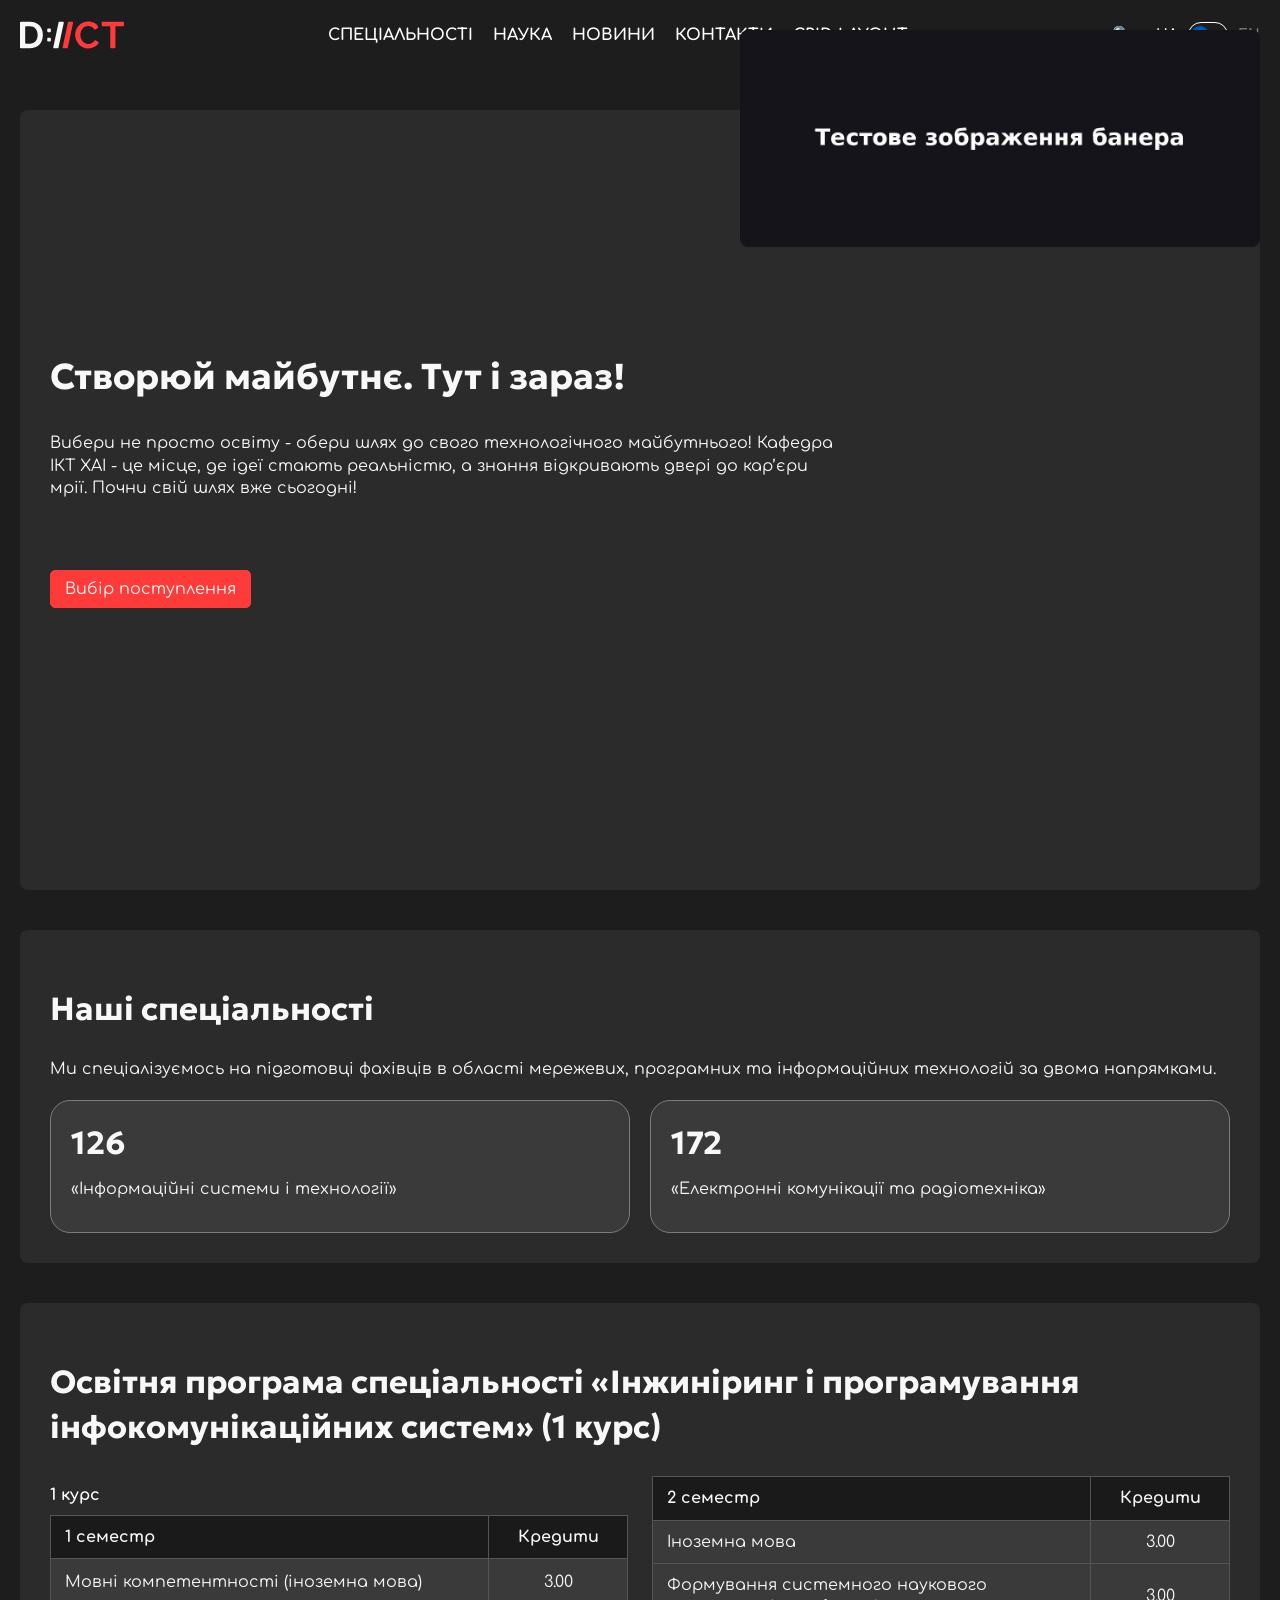
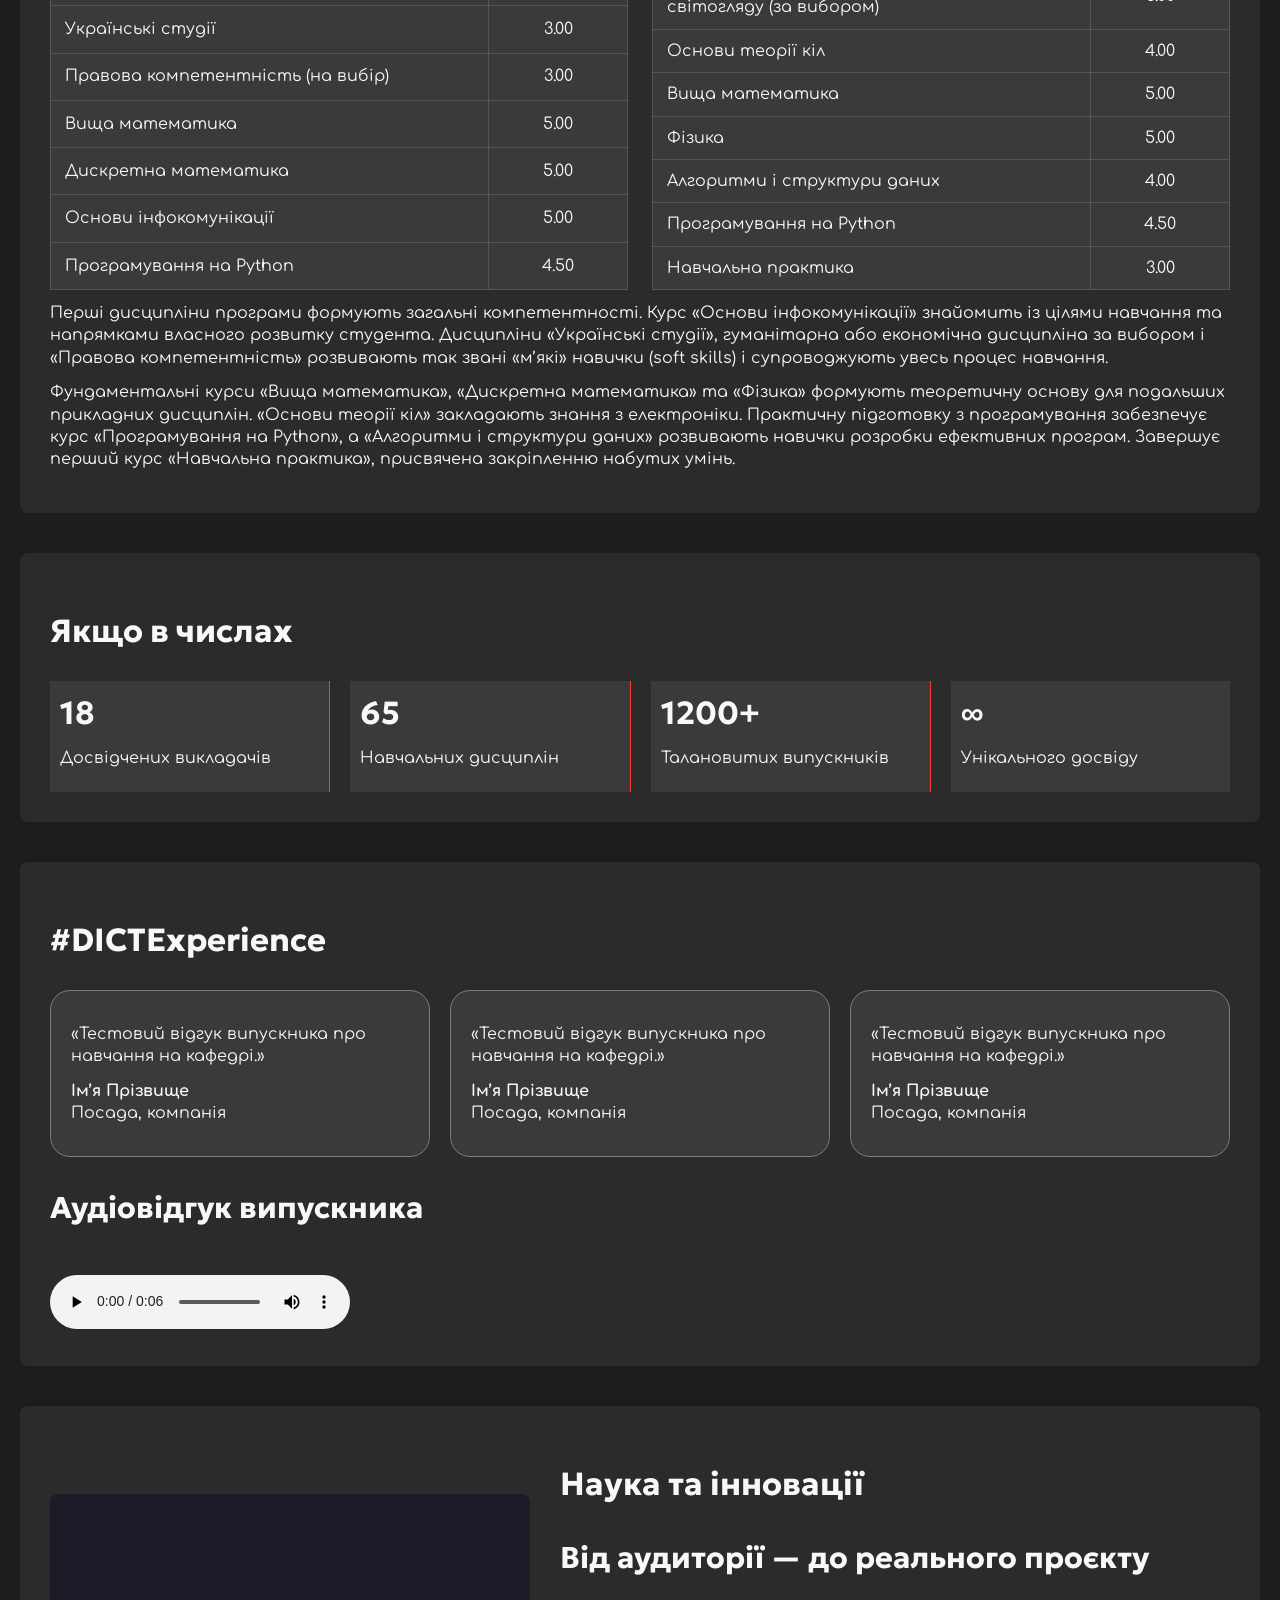
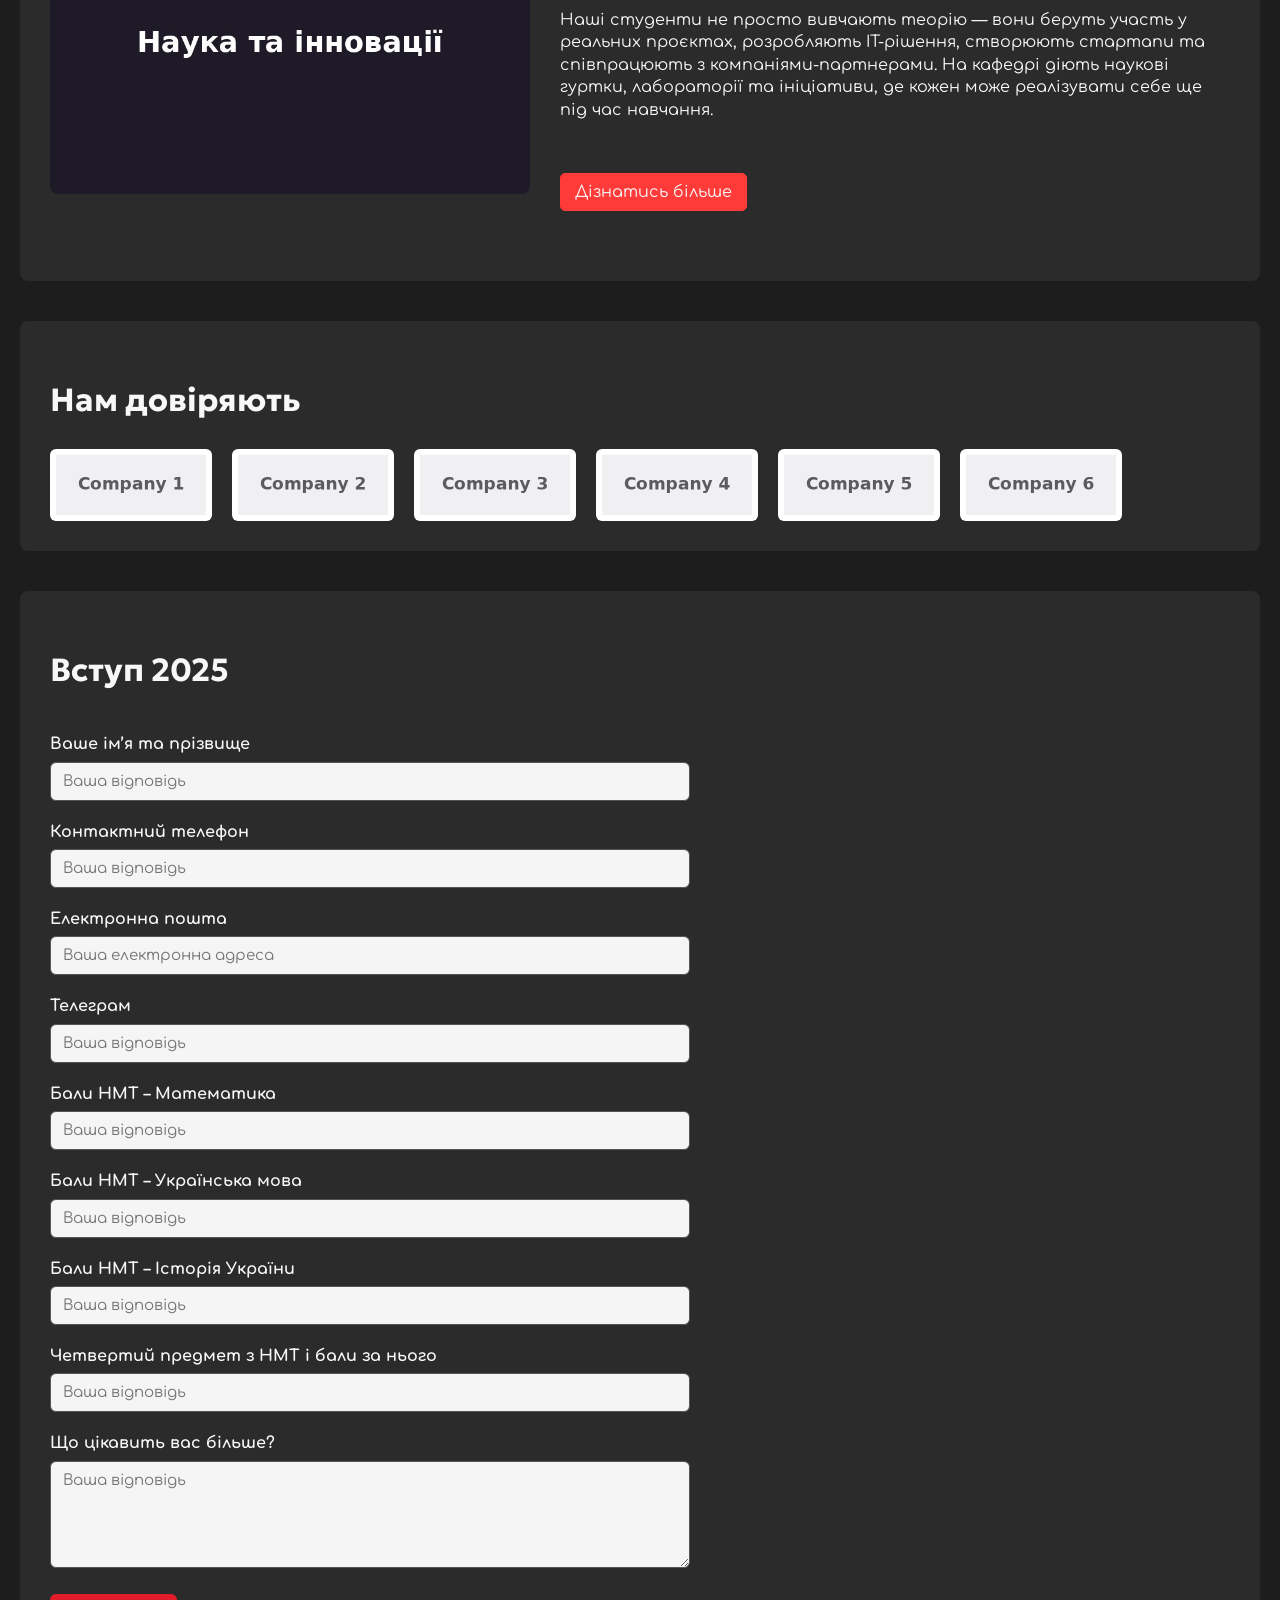
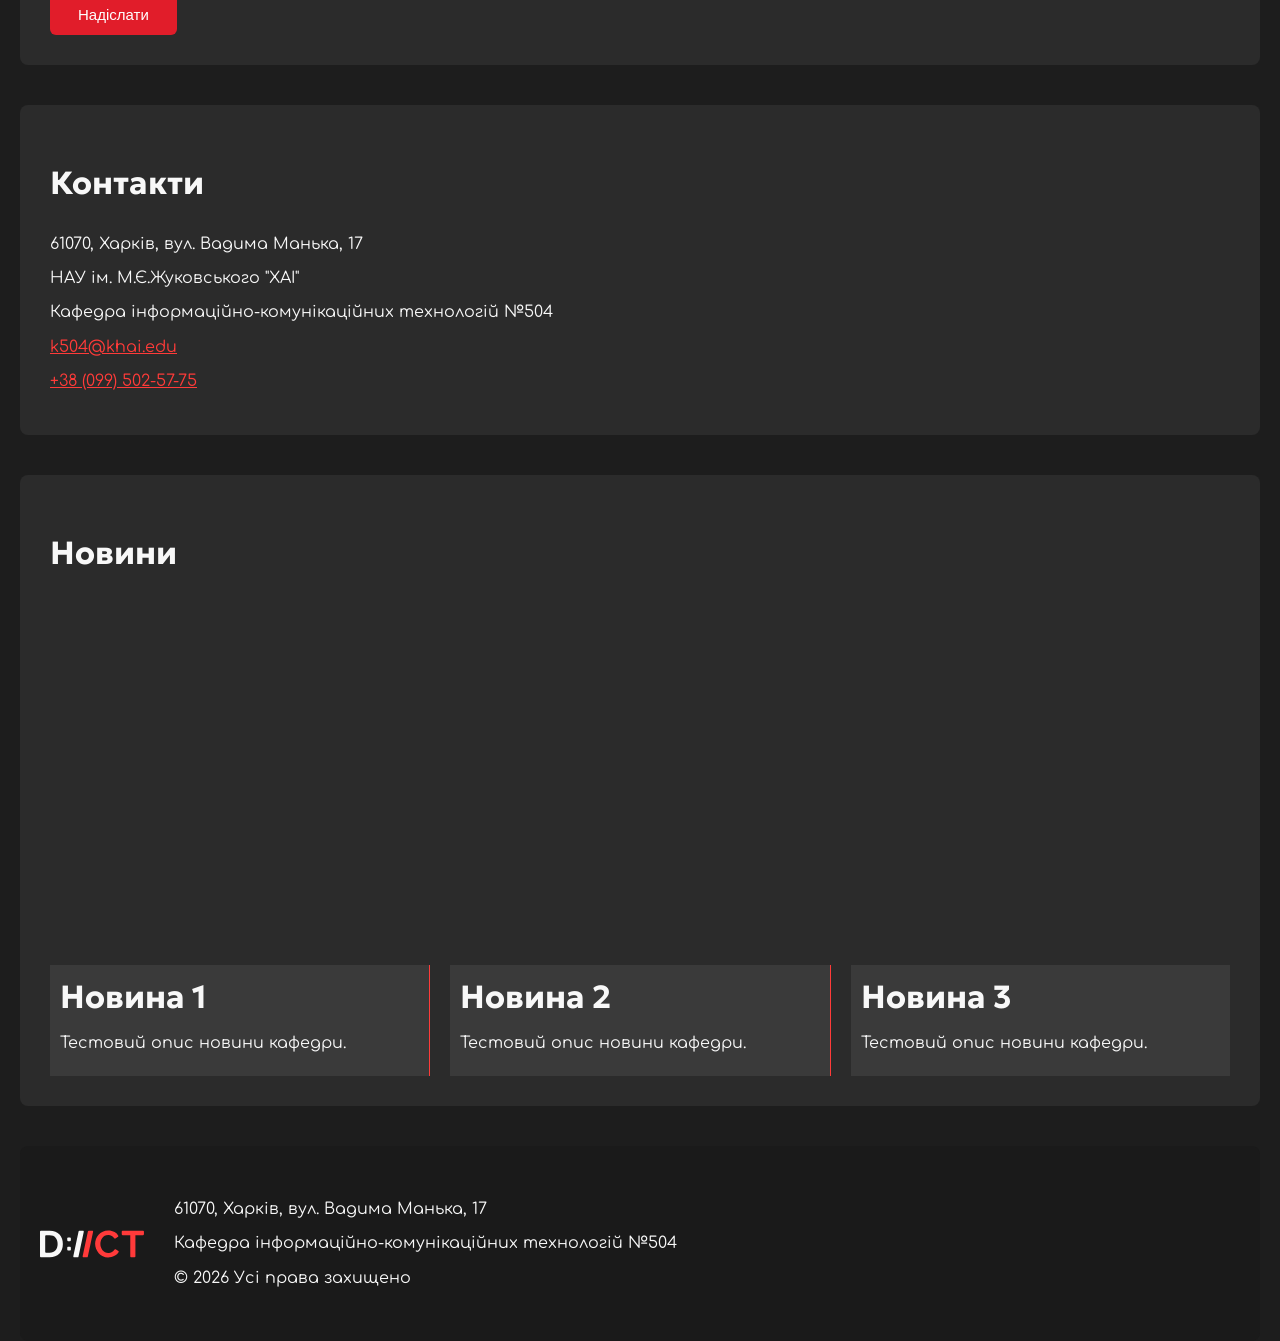
==== commit d032ecb1: "Practical work #10: responsive design (media queries, mobile-first, burger menu)" ====
--- a/index.html
+++ b/index.html
@@ -13,6 +13,9 @@
     <header class="site-header">
         <img class="logo" src="images/logo.svg" alt="Логотип кафедри ІКТ" title="Кафедра ІКТ">
         <nav>
+            <div class="burger-menu">
+                <button class="menu-toggle button" type="button">Меню</button>
+            </div>
             <ul class="main-menu">
                 <li><a class="menu-link" href="#specialties">Спеціальності</a></li>
                 <li><a class="menu-link" href="#science">Наука</a></li>
--- a/css/main.css
+++ b/css/main.css
@@ -19,6 +19,7 @@
 
 body {
   font-size: 14px;
+  line-height: 1.4;
   font-family: "Comfortaa", sans-serif;
   color: var(--primary-text-color);
 }
@@ -31,42 +32,41 @@
 }
 
 h1, .h1 {
-  font-size: 38px;
+  font-size: 28px;
 }
 
 h2, .h2 {
-  font-size: 32px;
+  font-size: 26px;
 }
 
 h3, .h3 {
-  font-size: 28px;
+  font-size: 24px;
 }
 
 h4, .h4 {
-  font-size: 24px;
+  font-size: 22px;
 }
 
 h5, .h5 {
+  font-size: 20px;
+}
+
+h6, .h6 {
   font-size: 18px;
-}
-
-h6, .h6 {
-  font-size: 16px;
 }
 
 .p, p {
   font-size: 14px;
-  line-height: 1.2;
+  line-height: 1.4;
   margin: 12px 0;
 }
 
 .small, small {
   font-size: 12px;
-  line-height: 1.2;
-}
-
-.scc_large-text,
-.large {
+  line-height: 1.4;
+}
+
+.scc_large-text, .large {
   font-size: 16px;
   line-height: 1.4;
 }
@@ -88,6 +88,52 @@
   font-style: italic;
 }
 
+@media (min-width: 796px) {
+  body {
+    font-size: 16px;
+  }
+  .p, p {
+    font-size: 16px;
+  }
+  h1, .h1 {
+    font-size: 32px;
+  }
+  h2, .h2 {
+    font-size: 28px;
+  }
+  h3, .h3 {
+    font-size: 26px;
+  }
+  h4, .h4 {
+    font-size: 24px;
+  }
+  h5, .h5 {
+    font-size: 22px;
+  }
+  h6, .h6 {
+    font-size: 20px;
+  }
+}
+@media (min-width: 1200px) {
+  h1, .h1 {
+    font-size: 36px;
+  }
+  h2, .h2 {
+    font-size: 32px;
+  }
+  h3, .h3 {
+    font-size: 30px;
+  }
+  h4, .h4 {
+    font-size: 28px;
+  }
+  h5, .h5 {
+    font-size: 24px;
+  }
+  h6, .h6 {
+    font-size: 22px;
+  }
+}
 body {
   background: var(--primary-color);
   color: var(--primary-text-color);
@@ -280,6 +326,24 @@
   cursor: pointer;
 }
 
+@media (max-width: 1199px) {
+  #banner {
+    height: auto;
+    flex-direction: column;
+    gap: 20px;
+  }
+  #banner .content-wrapper {
+    width: 100%;
+  }
+  #banner .image-wrapper {
+    position: static;
+    top: auto;
+    right: auto;
+  }
+  #banner .image-wrapper img {
+    max-width: 100%;
+  }
+}
 .site-header {
   display: flex;
   flex-direction: row;
@@ -287,6 +351,7 @@
   gap: 20px;
   align-items: center;
   padding: 20px 0;
+  position: relative;
 }
 
 .logo {
@@ -295,12 +360,20 @@
 
 nav {
   width: calc(100% - 292px);
+  display: flex;
+}
+nav .burger-menu {
+  margin-left: auto;
+  width: fit-content;
+}
+nav .burger-menu .menu-toggle {
+  margin: 0;
 }
 nav .main-menu {
   margin: 0;
   padding: 0;
   list-style: none;
-  display: flex;
+  display: none;
   flex-direction: row;
   flex-wrap: wrap;
   gap: 20px;
@@ -313,10 +386,21 @@
   text-transform: uppercase;
   font-weight: bold;
 }
+nav .main-menu.show {
+  display: flex;
+  position: absolute;
+  top: 60px;
+  left: 0;
+  width: 90%;
+  margin: 0;
+  padding: 20px;
+  background: #2b2b2b;
+  border-radius: 8px;
+  z-index: 20;
+}
 
 .search {
   width: 24px;
-  margin-left: auto;
 }
 
 .lang {
@@ -395,6 +479,21 @@
   display: block;
 }
 
+@media (min-width: 1200px) {
+  header nav {
+    justify-content: center;
+  }
+  header nav .burger-menu {
+    display: none;
+  }
+  header nav .main-menu {
+    display: flex;
+    position: static;
+    width: auto;
+    padding: 0;
+    background: none;
+  }
+}
 .site-footer {
   display: flex;
   align-items: center;
